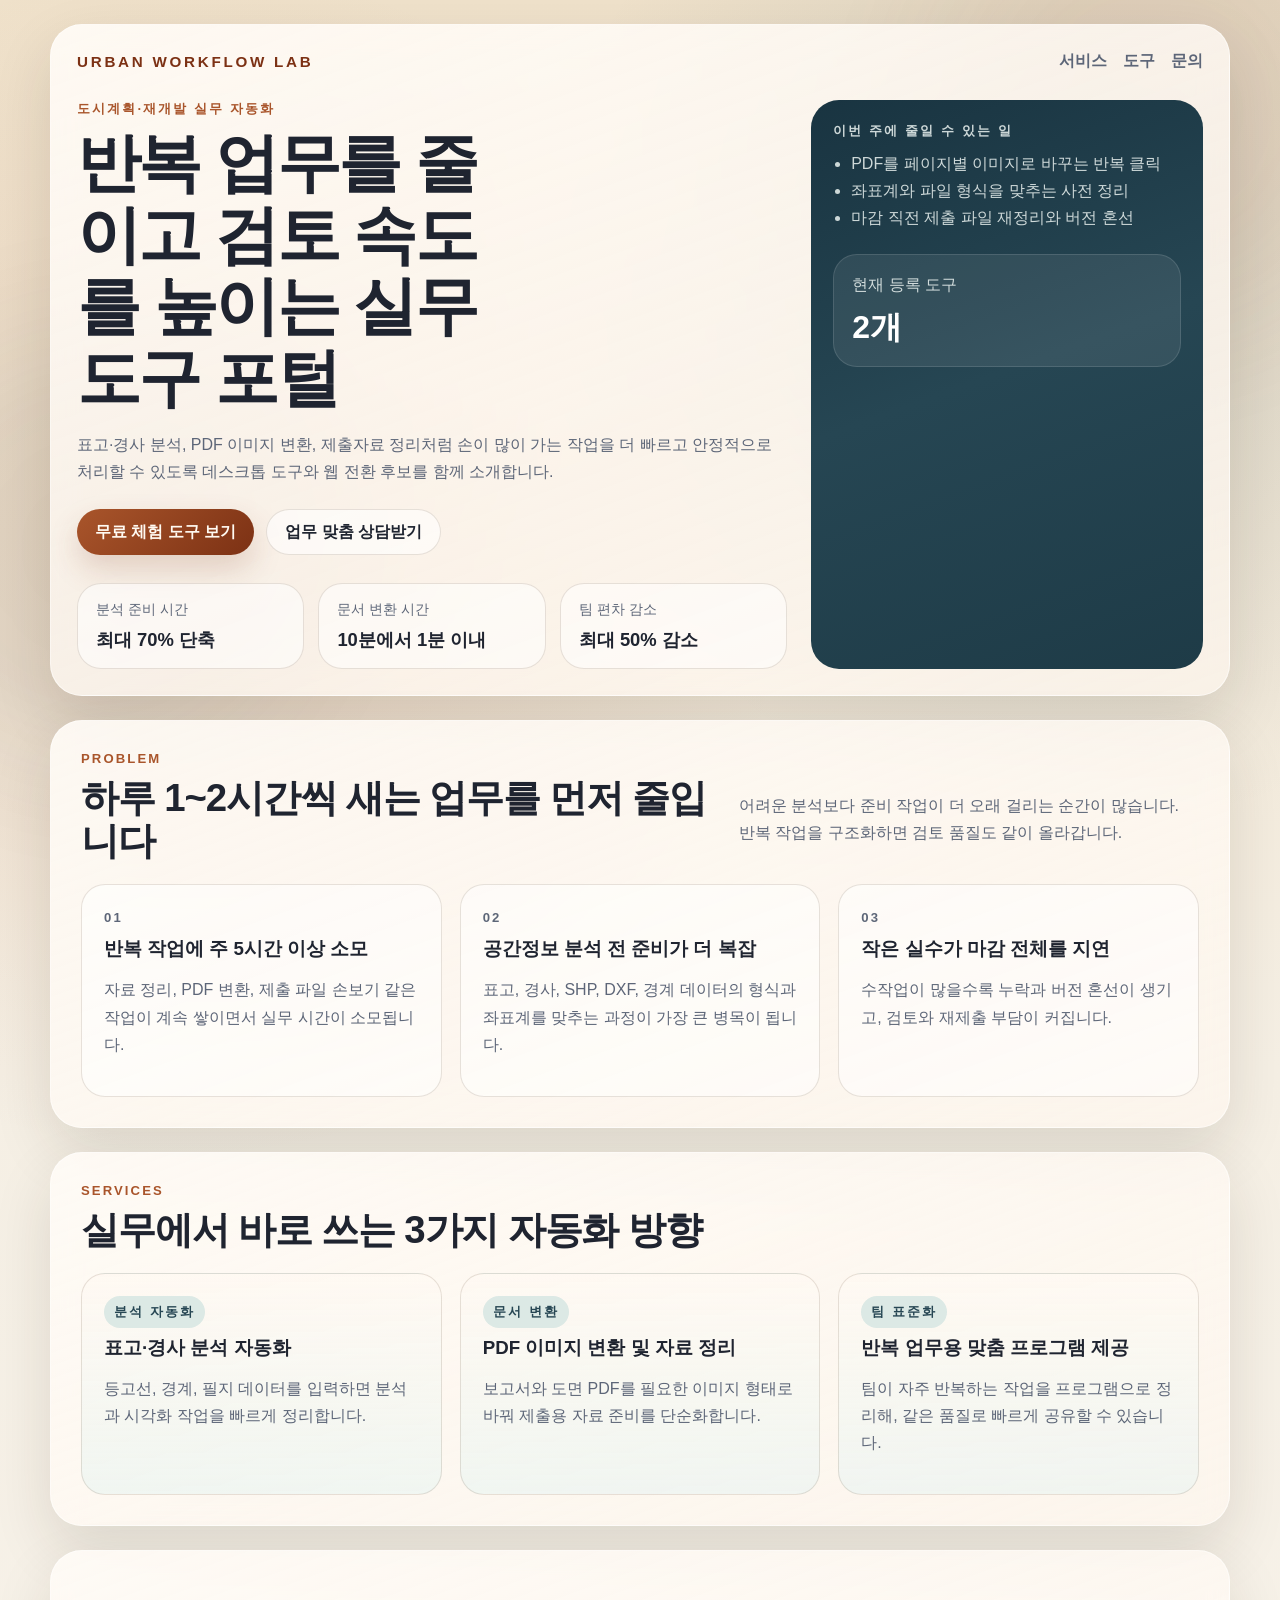
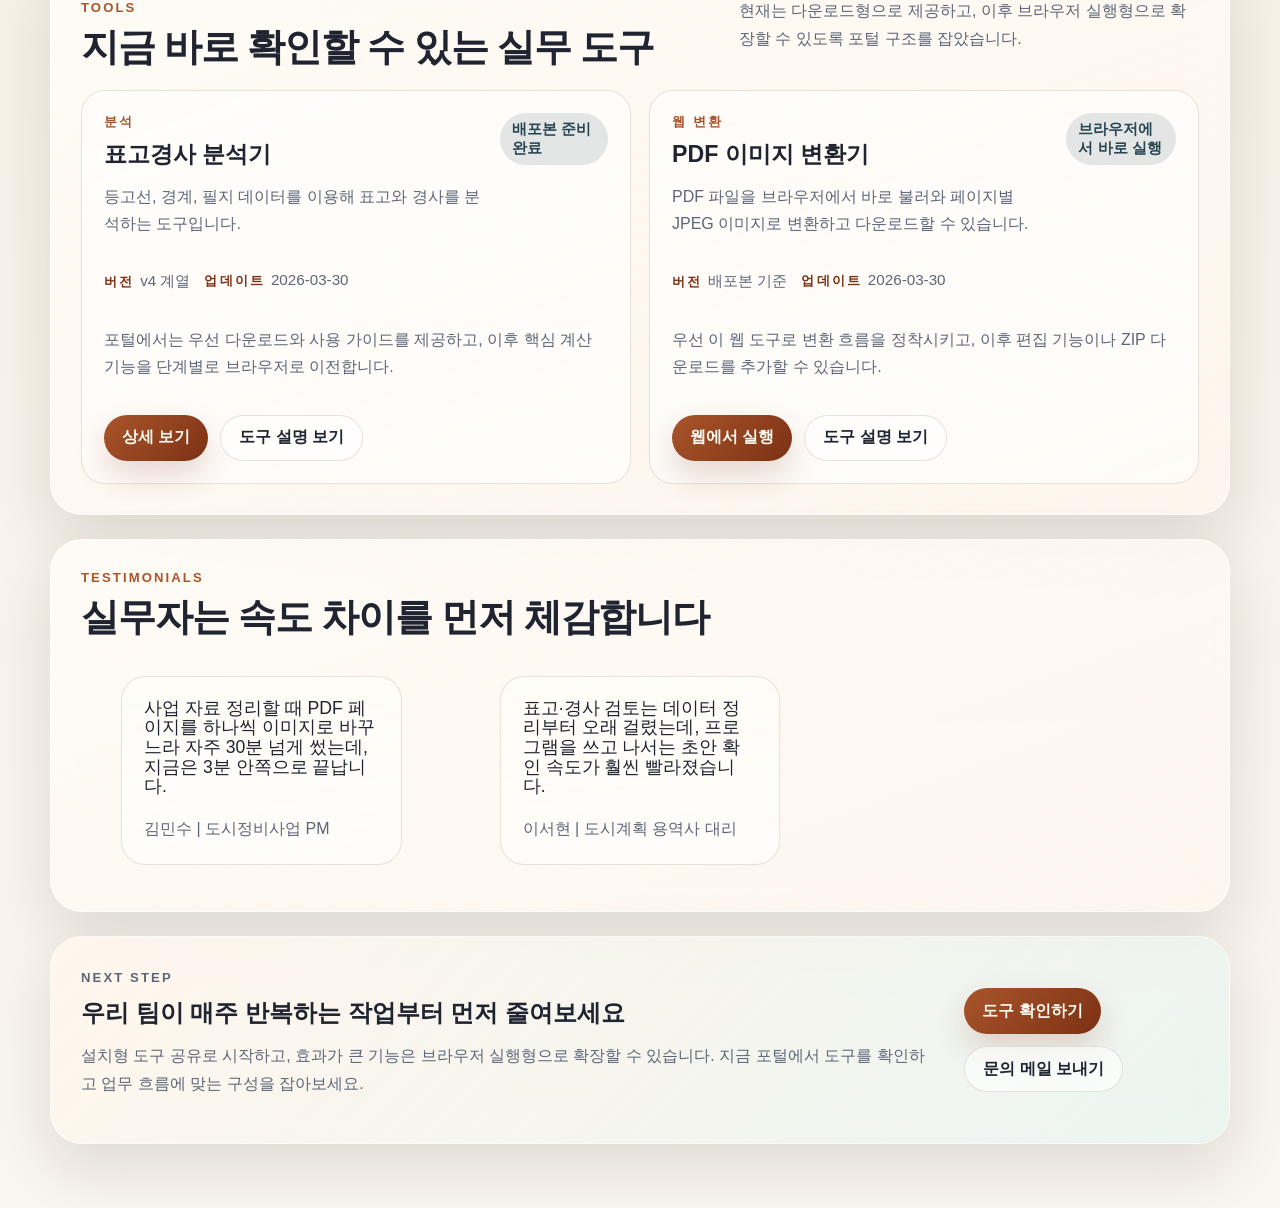
==== index.html @ dd055aa6 "Prepare root site for GitHub Pages" ====
<!DOCTYPE html>
<html lang="ko">
<head>
  <meta charset="UTF-8">
  <meta name="viewport" content="width=device-width, initial-scale=1.0">
  <title>정비사업 실무 자동화 포털</title>
  <meta
    name="description"
    content="도시계획·재개발 정비사업 실무를 위한 표고·경사 분석, PDF 이미지 변환, 반복 업무 자동화 도구를 소개하는 포털입니다."
  >
  <link rel="stylesheet" href="./styles.css">
</head>
<body>
  <div class="ambient ambient-one"></div>
  <div class="ambient ambient-two"></div>

  <div class="page-shell">
    <header class="hero">
      <nav class="topbar" aria-label="주요 메뉴">
        <a class="brand" href="./index.html">URBAN WORKFLOW LAB</a>
        <div class="topbar-actions">
          <a href="#solutions">서비스</a>
          <a href="#tools">도구</a>
          <a href="#contact">문의</a>
        </div>
      </nav>

      <div class="hero-grid">
        <section class="hero-copy">
          <p class="eyebrow">도시계획·재개발 실무 자동화</p>
          <h1>반복 업무를 줄이고 검토 속도를 높이는 실무 도구 포털</h1>
          <p class="hero-text">
            표고·경사 분석, PDF 이미지 변환, 제출자료 정리처럼 손이 많이 가는 작업을
            더 빠르고 안정적으로 처리할 수 있도록 데스크톱 도구와 웹 전환 후보를 함께 소개합니다.
          </p>
          <div class="hero-actions">
            <a class="button primary" href="#tools">무료 체험 도구 보기</a>
            <a class="button secondary" href="#contact">업무 맞춤 상담받기</a>
          </div>

          <dl class="hero-metrics" aria-label="핵심 효과">
            <div>
              <dt>분석 준비 시간</dt>
              <dd>최대 70% 단축</dd>
            </div>
            <div>
              <dt>문서 변환 시간</dt>
              <dd>10분에서 1분 이내</dd>
            </div>
            <div>
              <dt>팀 편차 감소</dt>
              <dd>최대 50% 감소</dd>
            </div>
          </dl>
        </section>

        <aside class="hero-panel">
          <p class="panel-label">이번 주에 줄일 수 있는 일</p>
          <ul class="panel-list">
            <li>PDF를 페이지별 이미지로 바꾸는 반복 클릭</li>
            <li>좌표계와 파일 형식을 맞추는 사전 정리</li>
            <li>마감 직전 제출 파일 재정리와 버전 혼선</li>
          </ul>
          <div class="panel-highlight">
            <span>현재 등록 도구</span>
            <strong id="tool-count">0개</strong>
          </div>
        </aside>
      </div>
    </header>

    <main>
      <section id="problems" class="content-block problem-block">
        <div class="section-head">
          <div>
            <p class="section-kicker">Problem</p>
            <h2>하루 1~2시간씩 새는 업무를 먼저 줄입니다</h2>
          </div>
          <p class="section-description">
            어려운 분석보다 준비 작업이 더 오래 걸리는 순간이 많습니다.
            반복 작업을 구조화하면 검토 품질도 같이 올라갑니다.
          </p>
        </div>
        <div class="problem-grid">
          <article class="info-card">
            <p class="card-index">01</p>
            <h3>반복 작업에 주 5시간 이상 소모</h3>
            <p>자료 정리, PDF 변환, 제출 파일 손보기 같은 작업이 계속 쌓이면서 실무 시간이 소모됩니다.</p>
          </article>
          <article class="info-card">
            <p class="card-index">02</p>
            <h3>공간정보 분석 전 준비가 더 복잡</h3>
            <p>표고, 경사, SHP, DXF, 경계 데이터의 형식과 좌표계를 맞추는 과정이 가장 큰 병목이 됩니다.</p>
          </article>
          <article class="info-card">
            <p class="card-index">03</p>
            <h3>작은 실수가 마감 전체를 지연</h3>
            <p>수작업이 많을수록 누락과 버전 혼선이 생기고, 검토와 재제출 부담이 커집니다.</p>
          </article>
        </div>
      </section>

      <section id="solutions" class="content-block solutions-block">
        <div class="section-head">
          <div>
            <p class="section-kicker">Services</p>
            <h2>실무에서 바로 쓰는 3가지 자동화 방향</h2>
          </div>
        </div>
        <div class="solution-list">
          <article class="solution-card">
            <span class="solution-badge">분석 자동화</span>
            <h3>표고·경사 분석 자동화</h3>
            <p>등고선, 경계, 필지 데이터를 입력하면 분석과 시각화 작업을 빠르게 정리합니다.</p>
          </article>
          <article class="solution-card">
            <span class="solution-badge">문서 변환</span>
            <h3>PDF 이미지 변환 및 자료 정리</h3>
            <p>보고서와 도면 PDF를 필요한 이미지 형태로 바꿔 제출용 자료 준비를 단순화합니다.</p>
          </article>
          <article class="solution-card">
            <span class="solution-badge">팀 표준화</span>
            <h3>반복 업무용 맞춤 프로그램 제공</h3>
            <p>팀이 자주 반복하는 작업을 프로그램으로 정리해, 같은 품질로 빠르게 공유할 수 있습니다.</p>
          </article>
        </div>
      </section>

      <section id="tools" class="content-block">
        <div class="section-head">
          <div>
            <p class="section-kicker">Tools</p>
            <h2>지금 바로 확인할 수 있는 실무 도구</h2>
          </div>
          <p class="section-description">
            현재는 다운로드형으로 제공하고, 이후 브라우저 실행형으로 확장할 수 있도록 포털 구조를 잡았습니다.
          </p>
        </div>
        <section id="app-grid" class="app-grid" aria-label="실무 도구 목록"></section>
      </section>

      <section class="content-block testimonial-block">
        <div class="section-head">
          <div>
            <p class="section-kicker">Testimonials</p>
            <h2>실무자는 속도 차이를 먼저 체감합니다</h2>
          </div>
        </div>
        <div class="testimonial-grid">
          <blockquote class="quote-card">
            <p>
              사업 자료 정리할 때 PDF 페이지를 하나씩 이미지로 바꾸느라 자주 30분 넘게 썼는데,
              지금은 3분 안쪽으로 끝납니다.
            </p>
            <footer>김민수 | 도시정비사업 PM</footer>
          </blockquote>
          <blockquote class="quote-card">
            <p>
              표고·경사 검토는 데이터 정리부터 오래 걸렸는데, 프로그램을 쓰고 나서는 초안 확인 속도가 훨씬 빨라졌습니다.
            </p>
            <footer>이서현 | 도시계획 용역사 대리</footer>
          </blockquote>
        </div>
      </section>

      <section id="contact" class="content-block cta-banner">
        <div>
          <p class="section-kicker">Next Step</p>
          <h2>우리 팀이 매주 반복하는 작업부터 먼저 줄여보세요</h2>
          <p>
            설치형 도구 공유로 시작하고, 효과가 큰 기능은 브라우저 실행형으로 확장할 수 있습니다.
            지금 포털에서 도구를 확인하고 업무 흐름에 맞는 구성을 잡아보세요.
          </p>
        </div>
        <div class="cta-actions">
          <a class="button primary" href="#tools">도구 확인하기</a>
          <a class="button secondary" href="mailto:contact@example.com">문의 메일 보내기</a>
        </div>
      </section>
    </main>
  </div>

  <script src="./scripts/app-data.js"></script>
  <script src="./scripts/index.js"></script>
</body>
</html>
---- styles.css ----
:root {
  --bg: #f5efe4;
  --surface: rgba(255, 250, 244, 0.8);
  --surface-strong: #fff9f0;
  --ink: #1f2430;
  --muted: #5d6678;
  --line: rgba(105, 84, 55, 0.16);
  --brand: #a9552b;
  --brand-strong: #7c3114;
  --accent: #264653;
  --accent-soft: #dce9e5;
  --shadow: 0 24px 60px rgba(42, 32, 20, 0.12);
}

* {
  box-sizing: border-box;
}

html {
  scroll-behavior: smooth;
}

body {
  margin: 0;
  color: var(--ink);
  font-family: "Segoe UI", "Malgun Gothic", sans-serif;
  background:
    radial-gradient(circle at 15% 20%, rgba(169, 85, 43, 0.14), transparent 24%),
    radial-gradient(circle at 85% 10%, rgba(38, 70, 83, 0.14), transparent 20%),
    linear-gradient(180deg, #efe1ca 0%, #f5efe4 38%, #f9f5ef 100%);
}

a {
  color: inherit;
  text-decoration: none;
}

button,
a {
  transition: transform 180ms ease, box-shadow 180ms ease, background-color 180ms ease;
}

a:hover,
a:focus-visible {
  transform: translateY(-1px);
}

.ambient {
  position: fixed;
  inset: auto;
  width: 28rem;
  height: 28rem;
  border-radius: 50%;
  filter: blur(70px);
  pointer-events: none;
  opacity: 0.45;
}

.ambient-one {
  top: -7rem;
  right: -6rem;
  background: rgba(169, 85, 43, 0.16);
}

.ambient-two {
  bottom: 8rem;
  left: -8rem;
  background: rgba(38, 70, 83, 0.14);
}

.page-shell {
  position: relative;
  width: min(1180px, calc(100% - 32px));
  margin: 0 auto;
  padding: 24px 0 64px;
}

.hero,
.content-block,
.detail-card {
  position: relative;
  overflow: hidden;
  border: 1px solid rgba(255, 255, 255, 0.55);
  border-radius: 32px;
  background: linear-gradient(160deg, rgba(255, 251, 246, 0.92), rgba(255, 247, 239, 0.68));
  box-shadow: var(--shadow);
  backdrop-filter: blur(14px);
}

.hero {
  padding: 26px;
}

.topbar {
  display: flex;
  justify-content: space-between;
  align-items: center;
  gap: 16px;
  margin-bottom: 28px;
}

.brand {
  font-size: 0.95rem;
  letter-spacing: 0.18em;
  font-weight: 800;
  color: var(--brand-strong);
}

.topbar-actions {
  display: flex;
  flex-wrap: wrap;
  gap: 16px;
  color: var(--muted);
  font-weight: 700;
}

.hero-grid {
  display: grid;
  grid-template-columns: minmax(0, 1.45fr) minmax(280px, 0.8fr);
  gap: 24px;
  align-items: stretch;
}

.eyebrow,
.section-kicker,
.panel-label,
.meta-label,
.card-index,
.solution-badge {
  margin: 0 0 10px;
  font-size: 0.82rem;
  letter-spacing: 0.16em;
  text-transform: uppercase;
  font-weight: 800;
  color: var(--brand);
}

.hero h1,
.section-head h2,
.info-card h3,
.solution-card h3,
.app-title,
.detail-title,
.quote-card p,
.cta-banner h2 {
  margin: 0;
  line-height: 1.12;
}

.hero h1 {
  max-width: 12ch;
  font-size: clamp(2.5rem, 5vw, 5rem);
  letter-spacing: -0.04em;
}

.hero-text,
.section-description,
.info-card p,
.solution-card p,
.app-description,
.status-note,
.quote-card footer,
.panel-list,
.panel-highlight span,
.detail-summary,
.detail-body,
.path-box,
.cta-banner p {
  color: var(--muted);
  line-height: 1.7;
}

.hero-actions,
.app-actions,
.detail-actions,
.cta-actions {
  display: flex;
  flex-wrap: wrap;
  gap: 12px;
}

.hero-actions {
  margin-top: 24px;
}

.button {
  display: inline-flex;
  align-items: center;
  justify-content: center;
  min-height: 46px;
  padding: 0 18px;
  border-radius: 999px;
  font-weight: 800;
}

.button.primary {
  color: #fffaf2;
  background: linear-gradient(135deg, var(--brand) 0%, var(--brand-strong) 100%);
  box-shadow: 0 14px 30px rgba(124, 49, 20, 0.18);
}

.button.secondary {
  border: 1px solid var(--line);
  background: rgba(255, 255, 255, 0.6);
}

.hero-metrics {
  display: grid;
  grid-template-columns: repeat(3, minmax(0, 1fr));
  gap: 14px;
  margin: 28px 0 0;
}

.hero-metrics div,
.panel-highlight,
.detail-side,
.detail-section,
.info-card,
.solution-card,
.app-card,
.quote-card {
  border: 1px solid var(--line);
  border-radius: 24px;
  background: rgba(255, 255, 255, 0.54);
}

.hero-metrics div {
  padding: 16px 18px;
}

.hero-metrics dt {
  margin-bottom: 8px;
  font-size: 0.9rem;
  color: var(--muted);
}

.hero-metrics dd {
  margin: 0;
  font-size: 1.15rem;
  font-weight: 800;
}

.hero-panel {
  padding: 22px;
  color: #eef7f4;
  border-radius: 28px;
  background: linear-gradient(160deg, #193441 0%, #264653 48%, #1e3b47 100%);
}

.hero-panel .panel-label,
.hero-panel .panel-highlight span,
.hero-panel .panel-list {
  color: rgba(239, 247, 244, 0.84);
}

.panel-list {
  margin: 0;
  padding-left: 18px;
}

.panel-highlight {
  margin-top: 22px;
  padding: 16px 18px;
  background: rgba(255, 255, 255, 0.08);
  border-color: rgba(255, 255, 255, 0.12);
}

.panel-highlight strong {
  display: block;
  margin-top: 8px;
  font-size: 2rem;
  color: #fff;
}

.content-block {
  padding: 30px;
  margin-top: 24px;
}

.section-head {
  display: flex;
  justify-content: space-between;
  align-items: end;
  gap: 24px;
  margin-bottom: 22px;
}

.section-head h2 {
  font-size: clamp(1.8rem, 3vw, 3rem);
  letter-spacing: -0.03em;
}

.section-description {
  max-width: 460px;
}

.problem-grid,
.solution-list,
.app-grid,
.testimonial-grid {
  display: grid;
  gap: 18px;
}

.problem-grid,
.solution-list,
.testimonial-grid {
  grid-template-columns: repeat(3, minmax(0, 1fr));
}

.app-grid {
  grid-template-columns: repeat(auto-fit, minmax(280px, 1fr));
}

.info-card,
.solution-card,
.app-card,
.quote-card {
  padding: 22px;
}

.card-index {
  color: var(--accent);
}

.solution-card {
  background: linear-gradient(180deg, rgba(255, 249, 242, 0.88), rgba(235, 244, 241, 0.72));
}

.solution-badge {
  display: inline-flex;
  padding: 7px 10px;
  border-radius: 999px;
  background: var(--accent-soft);
  color: var(--accent);
}

.app-card {
  display: flex;
  flex-direction: column;
  gap: 18px;
}

.app-top {
  display: flex;
  justify-content: space-between;
  align-items: start;
  gap: 14px;
}

.badge {
  display: inline-flex;
  align-items: center;
  padding: 7px 12px;
  border-radius: 999px;
  background: rgba(38, 70, 83, 0.12);
  color: var(--accent);
  font-size: 0.92rem;
  font-weight: 800;
}

.app-title {
  font-size: 1.45rem;
}

.meta-row {
  display: flex;
  flex-wrap: wrap;
  gap: 14px;
  font-size: 0.95rem;
  color: var(--muted);
}

.meta-label {
  margin-right: 6px;
  color: var(--brand-strong);
}

.quote-card {
  display: flex;
  flex-direction: column;
  justify-content: space-between;
  gap: 18px;
  background: linear-gradient(180deg, rgba(255, 252, 247, 0.92), rgba(255, 255, 255, 0.58));
}

.quote-card p {
  font-size: 1.1rem;
}

.cta-banner {
  display: flex;
  justify-content: space-between;
  align-items: center;
  gap: 24px;
  background: linear-gradient(135deg, rgba(255, 246, 237, 0.95), rgba(233, 244, 240, 0.82));
}

.detail-shell {
  max-width: 980px;
}

.back-link {
  display: inline-flex;
  margin-bottom: 16px;
  font-weight: 800;
  color: var(--brand-strong);
}

.detail-card {
  padding: 28px;
}

.detail-header {
  display: flex;
  justify-content: space-between;
  gap: 16px;
  align-items: start;
  margin-bottom: 22px;
}

.detail-title {
  font-size: clamp(2rem, 4vw, 3.4rem);
  letter-spacing: -0.04em;
}

.detail-grid {
  display: grid;
  grid-template-columns: minmax(0, 1.25fr) minmax(260px, 0.85fr);
  gap: 18px;
}

.detail-section,
.detail-side {
  padding: 22px;
}

.detail-list {
  margin: 12px 0 0;
  padding-left: 18px;
  color: var(--muted);
  line-height: 1.8;
}

.path-box {
  margin-top: 10px;
  padding: 14px;
  border-radius: 18px;
  background: rgba(239, 229, 215, 0.8);
  font-family: Consolas, monospace;
  word-break: break-all;
}

.pdf-tool-shell {
  display: grid;
  gap: 22px;
}

.pdf-tool-grid {
  display: grid;
  grid-template-columns: minmax(0, 1.15fr) minmax(260px, 0.85fr);
  gap: 18px;
}

.upload-panel {
  display: grid;
  gap: 8px;
  padding: 24px;
  border: 1px dashed rgba(105, 84, 55, 0.3);
  border-radius: 24px;
  background: rgba(255, 255, 255, 0.52);
  cursor: pointer;
}

.upload-panel input {
  font: inherit;
}

.tool-controls {
  display: grid;
  grid-template-columns: repeat(2, minmax(0, 1fr));
  gap: 14px;
  margin: 18px 0;
}

.field {
  display: grid;
  gap: 8px;
}

.field span {
  font-weight: 700;
}

.field input[type="text"] {
  min-height: 46px;
  padding: 0 14px;
  border: 1px solid var(--line);
  border-radius: 16px;
  background: rgba(255, 255, 255, 0.8);
  font: inherit;
}

.field input[type="range"] {
  width: 100%;
}

.preview-block {
  margin-top: 0;
}

.preview-grid {
  display: grid;
  grid-template-columns: repeat(auto-fit, minmax(240px, 1fr));
  gap: 18px;
}

.preview-card {
  display: grid;
  gap: 14px;
  padding: 18px;
  border: 1px solid var(--line);
  border-radius: 24px;
  background: rgba(255, 255, 255, 0.62);
}

.preview-card-image {
  aspect-ratio: 4 / 5;
  overflow: hidden;
  border-radius: 18px;
  border: 1px solid rgba(105, 84, 55, 0.12);
  background: #fff;
}

.preview-card-image img {
  width: 100%;
  height: 100%;
  object-fit: contain;
  display: block;
}

.preview-card-copy h3 {
  margin: 0;
  font-size: 1rem;
  line-height: 1.4;
  word-break: break-word;
}

.empty-state {
  text-align: center;
  padding: 42px 18px;
}

@media (max-width: 920px) {
  .hero-grid,
  .problem-grid,
  .solution-list,
  .testimonial-grid,
  .detail-grid,
  .pdf-tool-grid,
  .cta-banner {
    grid-template-columns: 1fr;
    display: grid;
  }

  .hero h1 {
    max-width: none;
  }

  .hero-metrics {
    grid-template-columns: 1fr;
  }
}

@media (max-width: 720px) {
  .page-shell {
    width: min(100% - 18px, 1180px);
    padding-top: 18px;
  }

  .hero,
  .content-block,
  .detail-card {
    border-radius: 24px;
    padding: 20px;
  }

  .topbar,
  .section-head,
  .detail-header,
  .app-top {
    flex-direction: column;
    align-items: start;
  }

  .topbar-actions {
    gap: 10px 14px;
  }

  .tool-controls {
    grid-template-columns: 1fr;
  }
}
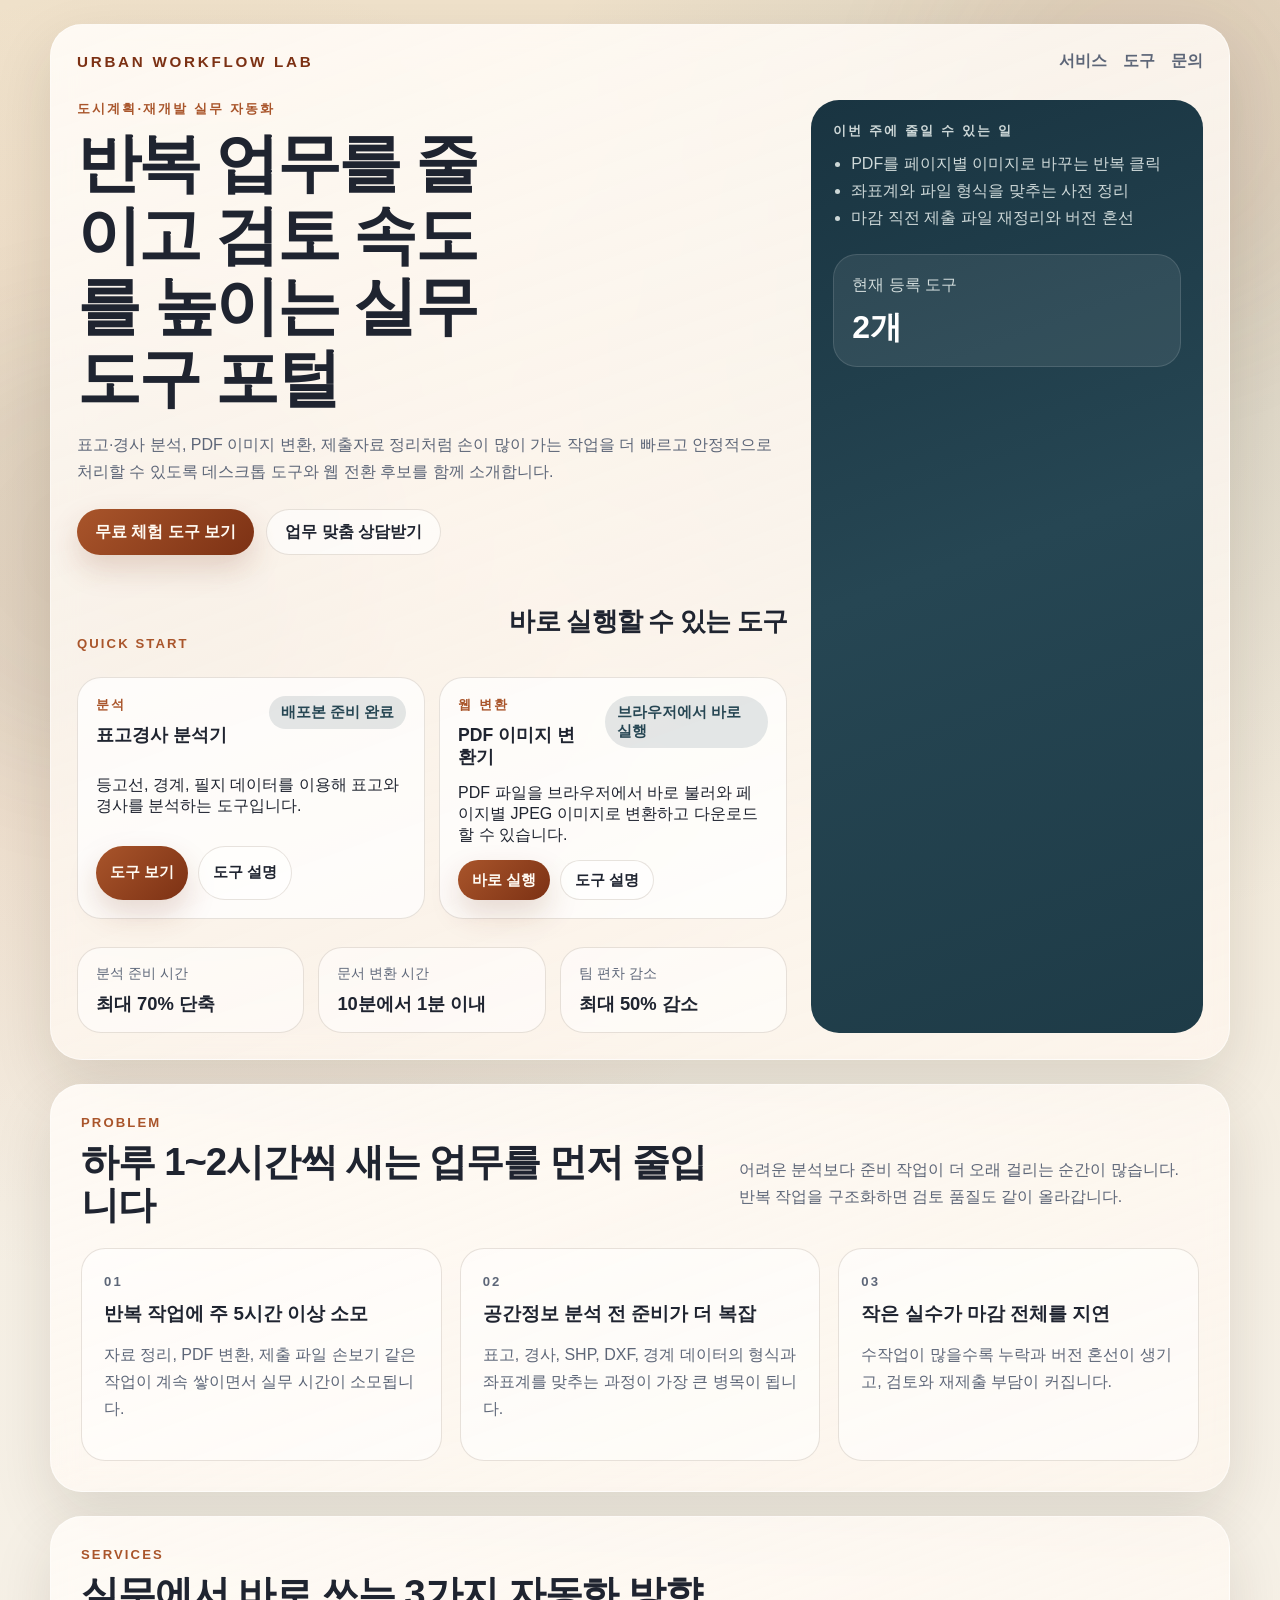
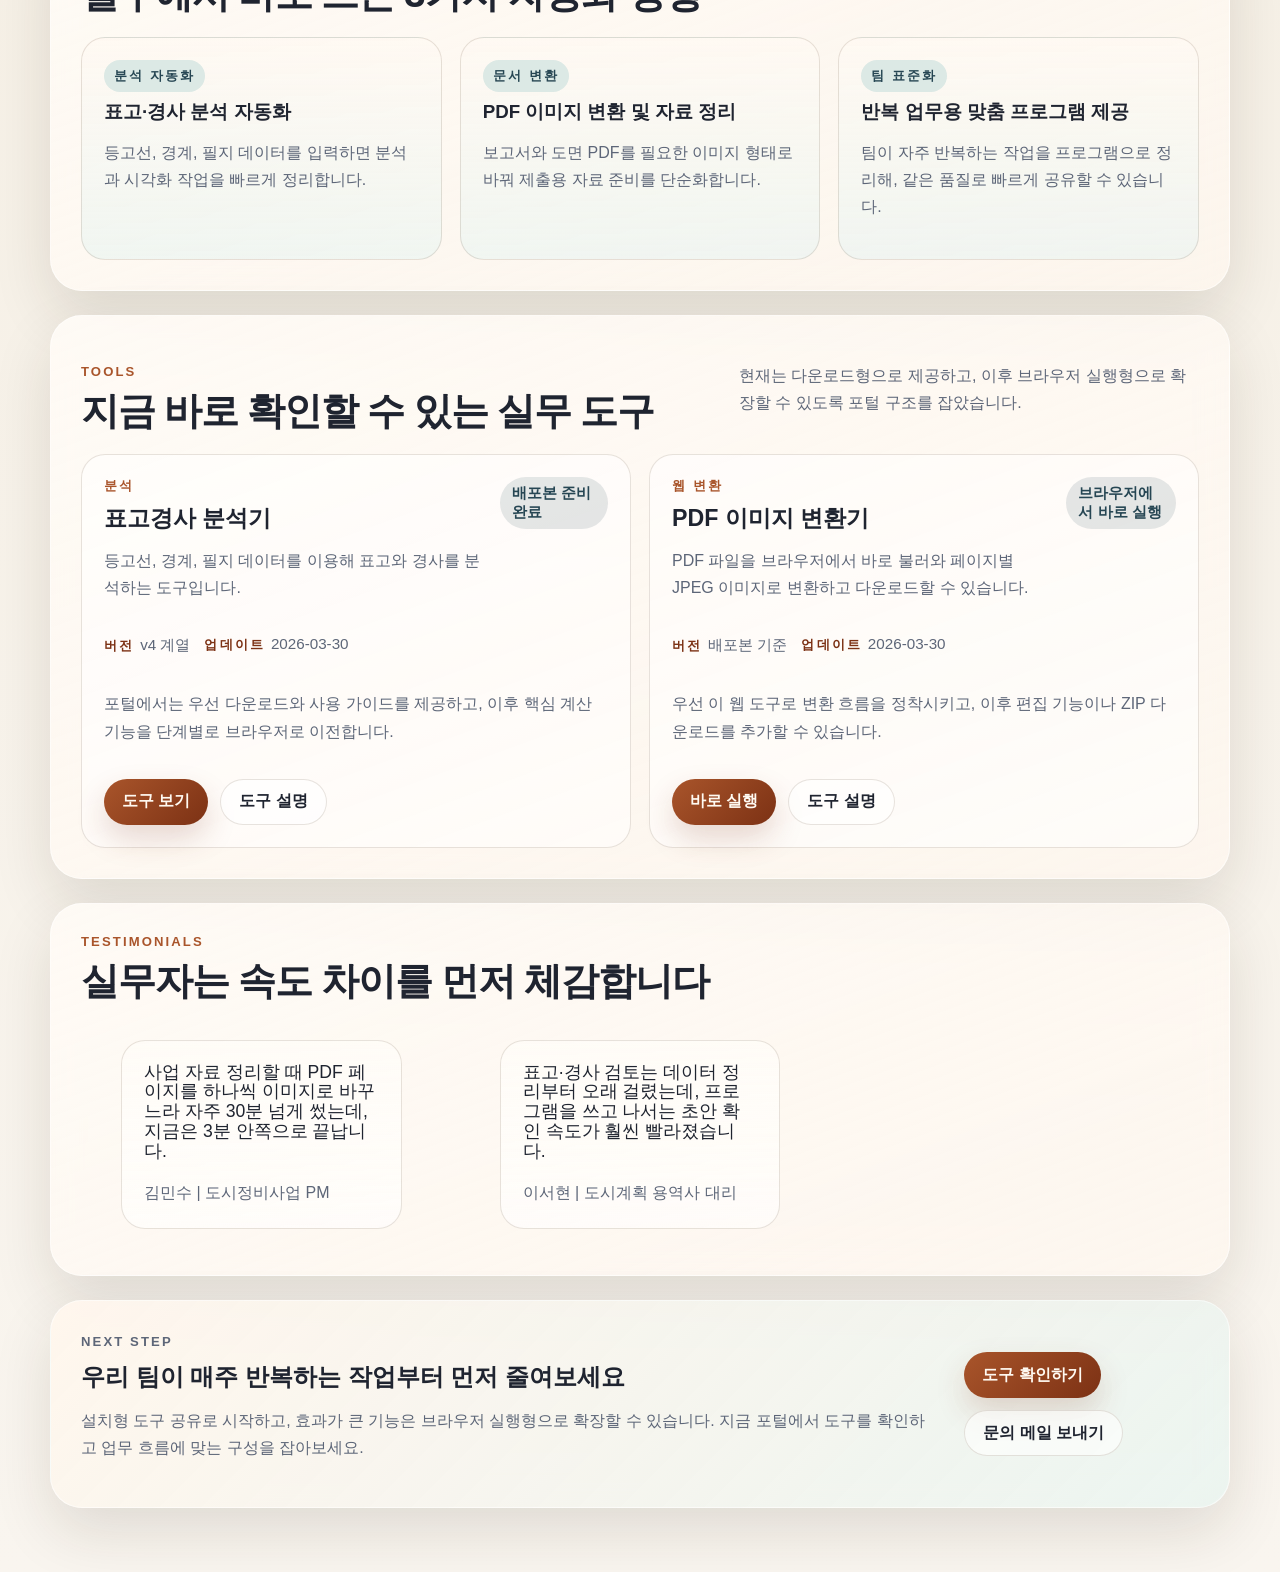
==== commit dbd6d646: "Add backend PDF conversion flow" ====
--- a/index.html
+++ b/index.html
@@ -37,6 +37,14 @@
             <a class="button primary" href="#tools">무료 체험 도구 보기</a>
             <a class="button secondary" href="#contact">업무 맞춤 상담받기</a>
           </div>
+
+          <section class="hero-featured" aria-labelledby="hero-featured-title">
+            <div class="hero-featured-head">
+              <p class="section-kicker">Quick Start</p>
+              <h2 id="hero-featured-title">바로 실행할 수 있는 도구</h2>
+            </div>
+            <div id="hero-featured-tools" class="hero-featured-grid"></div>
+          </section>
 
           <dl class="hero-metrics" aria-label="핵심 효과">
             <div>
--- a/styles.css
+++ b/styles.css
@@ -1,4 +1,4 @@
-:root {
+﻿:root {
   --bg: #f5efe4;
   --surface: rgba(255, 250, 244, 0.8);
   --surface-strong: #fff9f0;
@@ -183,6 +183,67 @@
   margin-top: 24px;
 }
 
+.hero-featured {
+  margin-top: 28px;
+}
+
+.hero-featured-head {
+  display: flex;
+  justify-content: space-between;
+  align-items: end;
+  gap: 16px;
+  margin-bottom: 16px;
+}
+
+.hero-featured-head h2 {
+  font-size: clamp(1.2rem, 2vw, 1.6rem);
+  letter-spacing: -0.03em;
+}
+
+.hero-featured-grid {
+  display: grid;
+  grid-template-columns: repeat(2, minmax(0, 1fr));
+  gap: 14px;
+}
+
+.hero-tool-card {
+  display: grid;
+  gap: 14px;
+  padding: 18px;
+  border: 1px solid var(--line);
+  border-radius: 24px;
+  background: rgba(255, 255, 255, 0.72);
+}
+
+.hero-tool-top {
+  display: flex;
+  justify-content: space-between;
+  align-items: start;
+  gap: 12px;
+}
+
+.hero-tool-title {
+  margin: 0;
+  font-size: 1.1rem;
+  line-height: 1.3;
+}
+
+.hero-tool-summary {
+  margin: 0;
+}
+
+.hero-tool-actions {
+  display: flex;
+  flex-wrap: wrap;
+  gap: 10px;
+}
+
+.hero-tool-actions .button {
+  min-height: 40px;
+  padding: 0 14px;
+  font-size: 0.94rem;
+}
+
 .button {
   display: inline-flex;
   align-items: center;
@@ -472,6 +533,12 @@
   cursor: pointer;
 }
 
+.upload-panel.drag-active {
+  border-color: var(--brand);
+  background: rgba(255, 247, 239, 0.92);
+  box-shadow: 0 18px 36px rgba(124, 49, 20, 0.12);
+}
+
 .upload-panel input {
   font: inherit;
 }
@@ -486,6 +553,10 @@
 .field {
   display: grid;
   gap: 8px;
+}
+
+.field-full {
+  grid-column: 1 / -1;
 }
 
 .field span {
@@ -570,6 +641,10 @@
   .hero-metrics {
     grid-template-columns: 1fr;
   }
+
+  .hero-featured-grid {
+    grid-template-columns: 1fr;
+  }
 }
 
 @media (max-width: 720px) {
@@ -601,3 +676,4 @@
     grid-template-columns: 1fr;
   }
 }
+
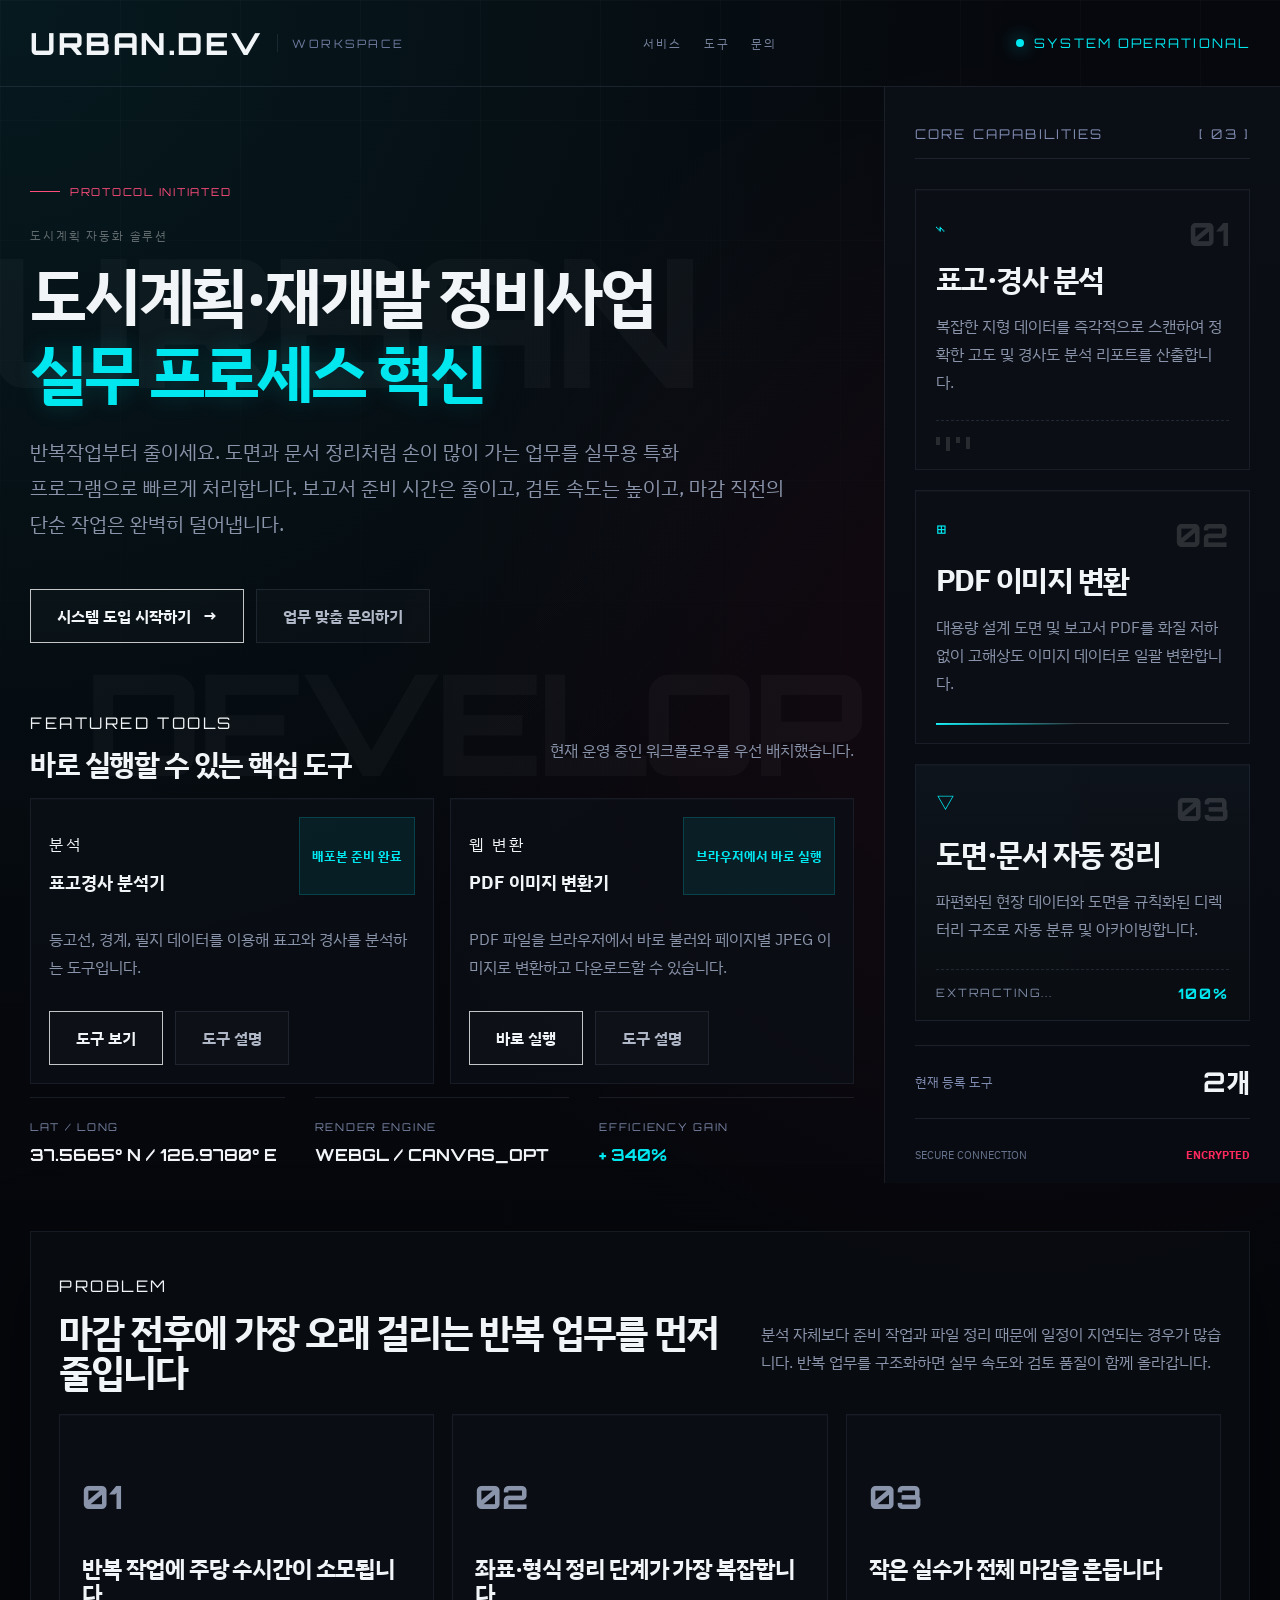
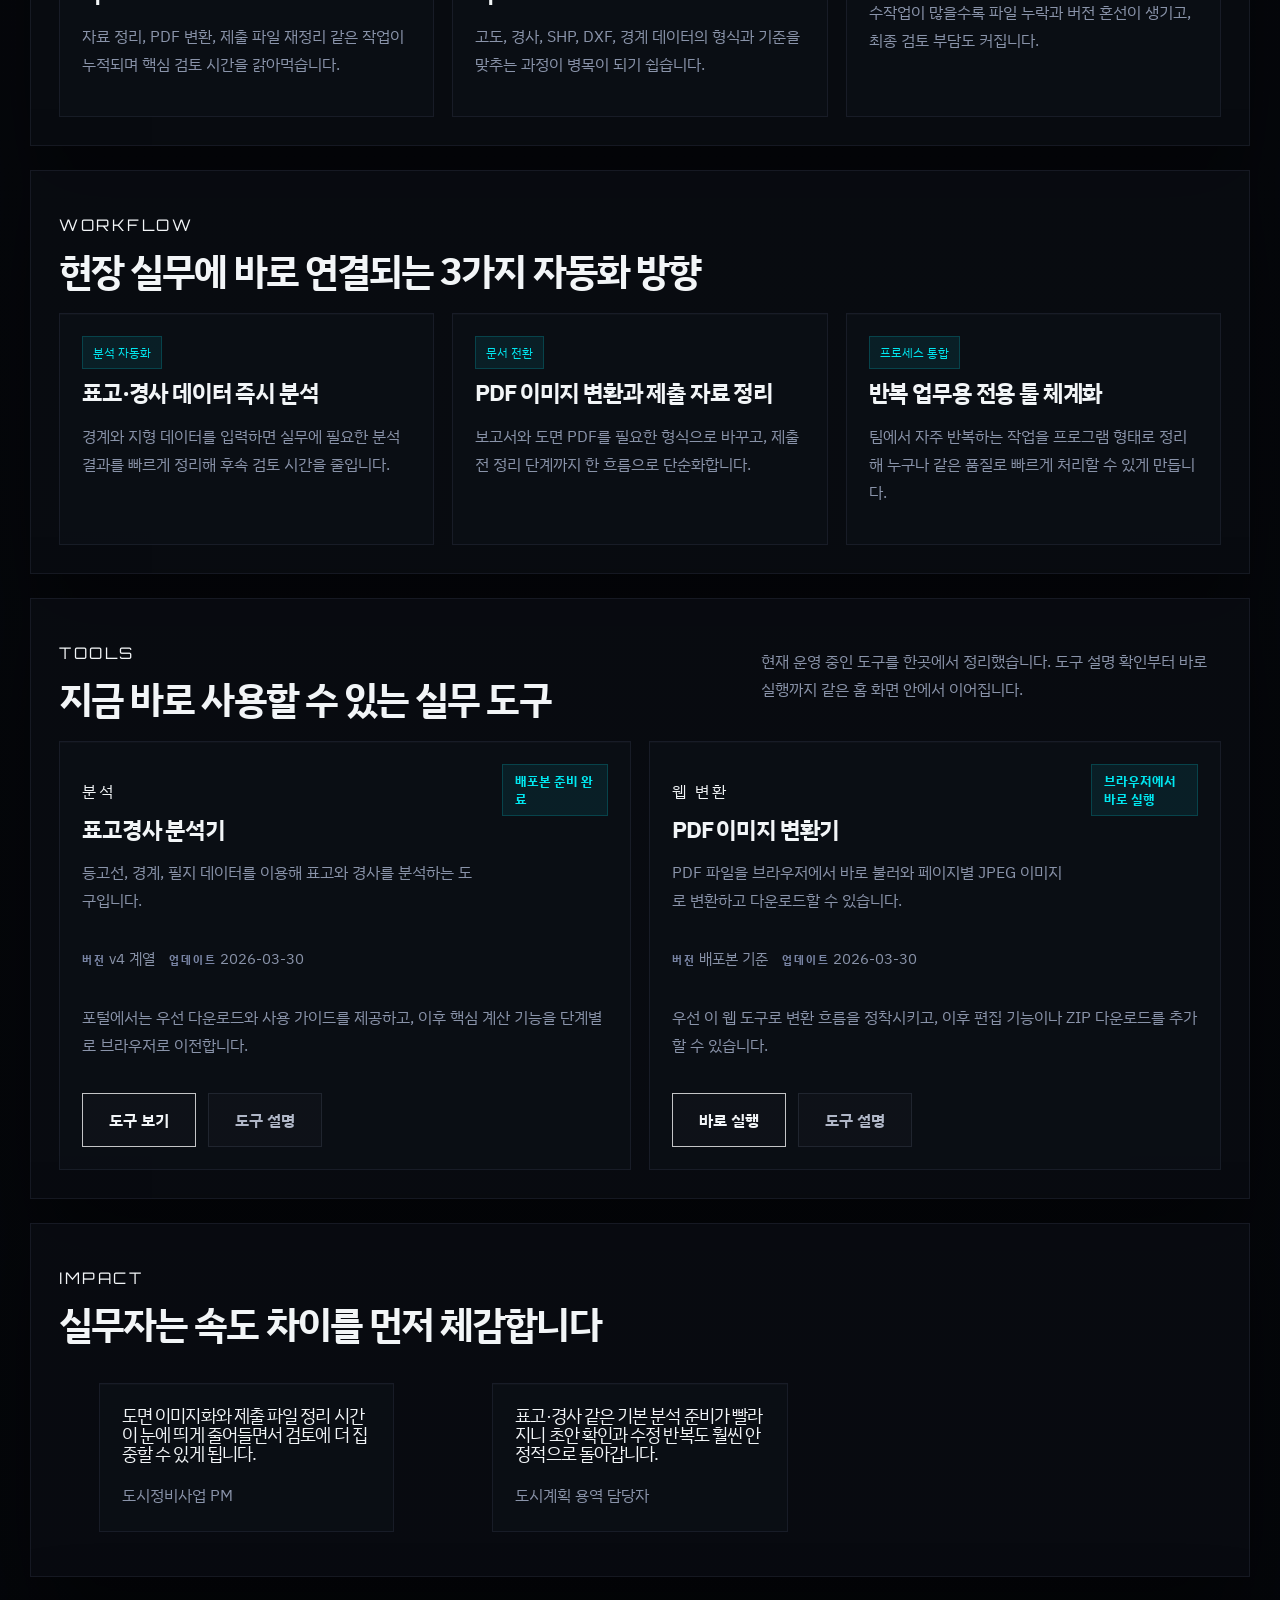
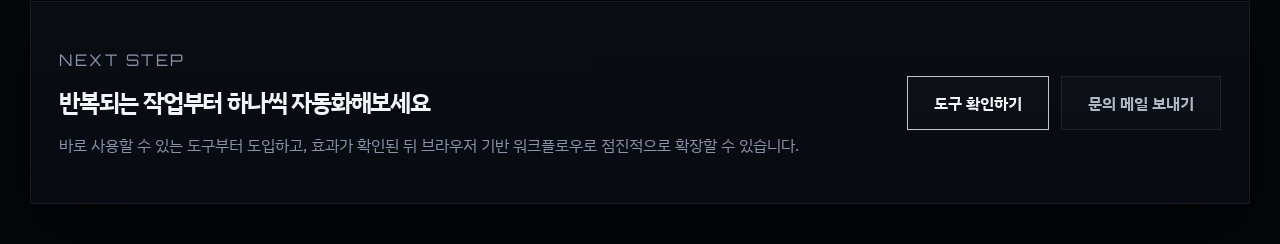
==== commit 5d81b65b: "Apply new homepage design" ====
--- a/index.html
+++ b/index.html
@@ -1,147 +1,228 @@
-<!DOCTYPE html>
+﻿<!DOCTYPE html>
 <html lang="ko">
 <head>
   <meta charset="UTF-8">
   <meta name="viewport" content="width=device-width, initial-scale=1.0">
-  <title>정비사업 실무 자동화 포털</title>
+  <title>URBAN.DEV | 도시계획·재개발 실무 워크스페이스</title>
   <meta
     name="description"
-    content="도시계획·재개발 정비사업 실무를 위한 표고·경사 분석, PDF 이미지 변환, 반복 업무 자동화 도구를 소개하는 포털입니다."
+    content="도시계획·재개발 정비사업 실무를 위한 분석, PDF 변환, 문서 자동 정리 워크스페이스"
+  >
+  <link rel="preconnect" href="https://fonts.googleapis.com">
+  <link rel="preconnect" href="https://fonts.gstatic.com" crossorigin>
+  <link
+    href="https://fonts.googleapis.com/css2?family=IBM+Plex+Sans+KR:wght@400;500;600;700&family=Orbitron:wght@500;700;800&display=swap"
+    rel="stylesheet"
   >
   <link rel="stylesheet" href="./styles.css">
 </head>
 <body>
-  <div class="ambient ambient-one"></div>
-  <div class="ambient ambient-two"></div>
-
   <div class="page-shell">
-    <header class="hero">
-      <nav class="topbar" aria-label="주요 메뉴">
-        <a class="brand" href="./index.html">URBAN WORKFLOW LAB</a>
-        <div class="topbar-actions">
-          <a href="#solutions">서비스</a>
-          <a href="#tools">도구</a>
-          <a href="#contact">문의</a>
-        </div>
+    <header class="topbar">
+      <div class="brand">
+        <a class="brand-mark" href="./index.html">URBAN.DEV</a>
+        <span class="brand-divider" aria-hidden="true"></span>
+        <span class="brand-sub">WORKSPACE</span>
+      </div>
+      <nav class="topbar-links" aria-label="주요 메뉴">
+        <a href="#solutions">서비스</a>
+        <a href="#tools">도구</a>
+        <a href="#contact">문의</a>
       </nav>
-
-      <div class="hero-grid">
-        <section class="hero-copy">
-          <p class="eyebrow">도시계획·재개발 실무 자동화</p>
-          <h1>반복 업무를 줄이고 검토 속도를 높이는 실무 도구 포털</h1>
-          <p class="hero-text">
-            표고·경사 분석, PDF 이미지 변환, 제출자료 정리처럼 손이 많이 가는 작업을
-            더 빠르고 안정적으로 처리할 수 있도록 데스크톱 도구와 웹 전환 후보를 함께 소개합니다.
-          </p>
+      <div class="status-pill">
+        <span class="status-dot"></span>
+        <span>SYSTEM OPERATIONAL</span>
+      </div>
+    </header>
+
+    <main class="hero-layout">
+      <section class="hero-panel">
+        <div class="hero-grid-overlay"></div>
+        <p class="eyebrow">PROTOCOL INITIATED</p>
+        <span class="ghost-text ghost-urban">URBAN</span>
+        <span class="ghost-text ghost-develop">DEVELOP</span>
+
+        <div class="hero-copy">
+          <p class="micro-label">도시계획 자동화 솔루션</p>
+          <h1>
+            도시계획·재개발 정비사업
+            <span>실무 프로세스 혁신</span>
+          </h1>
+          <p class="hero-description">
+            반복작업부터 줄이세요. 도면과 문서 정리처럼 손이 많이 가는 업무를
+            실무용 특화 프로그램으로 빠르게 처리합니다. 보고서 준비 시간은 줄이고,
+            검토 속도는 높이고, 마감 직전의 단순 작업은 완벽히 덜어냅니다.
+          </p>
+
           <div class="hero-actions">
-            <a class="button primary" href="#tools">무료 체험 도구 보기</a>
-            <a class="button secondary" href="#contact">업무 맞춤 상담받기</a>
+            <a class="primary-button" href="#tools">
+              시스템 도입 시작하기
+              <span aria-hidden="true">→</span>
+            </a>
+            <a class="secondary-button" href="#contact">업무 맞춤 문의하기</a>
           </div>
 
           <section class="hero-featured" aria-labelledby="hero-featured-title">
             <div class="hero-featured-head">
-              <p class="section-kicker">Quick Start</p>
-              <h2 id="hero-featured-title">바로 실행할 수 있는 도구</h2>
+              <div>
+                <p class="section-kicker">Featured Tools</p>
+                <h2 id="hero-featured-title">바로 실행할 수 있는 핵심 도구</h2>
+              </div>
+              <p class="hero-featured-note">현재 운영 중인 워크플로우를 우선 배치했습니다.</p>
             </div>
             <div id="hero-featured-tools" class="hero-featured-grid"></div>
           </section>
-
-          <dl class="hero-metrics" aria-label="핵심 효과">
-            <div>
-              <dt>분석 준비 시간</dt>
-              <dd>최대 70% 단축</dd>
-            </div>
-            <div>
-              <dt>문서 변환 시간</dt>
-              <dd>10분에서 1분 이내</dd>
-            </div>
-            <div>
-              <dt>팀 편차 감소</dt>
-              <dd>최대 50% 감소</dd>
-            </div>
-          </dl>
-        </section>
-
-        <aside class="hero-panel">
-          <p class="panel-label">이번 주에 줄일 수 있는 일</p>
-          <ul class="panel-list">
-            <li>PDF를 페이지별 이미지로 바꾸는 반복 클릭</li>
-            <li>좌표계와 파일 형식을 맞추는 사전 정리</li>
-            <li>마감 직전 제출 파일 재정리와 버전 혼선</li>
-          </ul>
-          <div class="panel-highlight">
-            <span>현재 등록 도구</span>
-            <strong id="tool-count">0개</strong>
-          </div>
-        </aside>
-      </div>
-    </header>
-
-    <main>
-      <section id="problems" class="content-block problem-block">
+        </div>
+
+        <div class="hero-meta">
+          <div class="meta-block">
+            <span class="meta-label">LAT / LONG</span>
+            <strong>37.5665° N / 126.9780° E</strong>
+          </div>
+          <div class="meta-block">
+            <span class="meta-label">RENDER ENGINE</span>
+            <strong>WEBGL / CANVAS_OPT</strong>
+          </div>
+          <div class="meta-block accent">
+            <span class="meta-label">EFFICIENCY GAIN</span>
+            <strong>+ 340%</strong>
+          </div>
+        </div>
+      </section>
+
+      <aside class="side-panel" id="solutions">
+        <div class="panel-header">
+          <span>CORE CAPABILITIES</span>
+          <span>[ 03 ]</span>
+        </div>
+
+        <div class="capability-list">
+          <article class="capability-card">
+            <div class="card-topline">
+              <span class="card-icon">⌁</span>
+              <span class="card-index">01</span>
+            </div>
+            <h2>표고·경사 분석</h2>
+            <p>
+              복잡한 지형 데이터를 즉각적으로 스캔하여 정확한 고도 및 경사도 분석
+              리포트를 산출합니다.
+            </p>
+            <div class="signal-row">
+              <span></span>
+              <span></span>
+              <span></span>
+              <span></span>
+            </div>
+          </article>
+
+          <article class="capability-card">
+            <div class="card-topline">
+              <span class="card-icon">⊞</span>
+              <span class="card-index">02</span>
+            </div>
+            <h2>PDF 이미지 변환</h2>
+            <p>
+              대용량 설계 도면 및 보고서 PDF를 화질 저하 없이 고해상도 이미지
+              데이터로 일괄 변환합니다.
+            </p>
+            <div class="metric-line"></div>
+          </article>
+
+          <article class="capability-card capability-card-accent">
+            <div class="card-topline">
+              <span class="card-icon">▽</span>
+              <span class="card-index">03</span>
+            </div>
+            <h2>도면·문서 자동 정리</h2>
+            <p>
+              파편화된 현장 데이터와 도면을 규칙화된 디렉터리 구조로 자동 분류 및
+              아카이빙합니다.
+            </p>
+            <div class="progress-meta">
+              <span>EXTRACTING...</span>
+              <strong>100%</strong>
+            </div>
+          </article>
+        </div>
+
+        <div class="side-summary">
+          <span>현재 등록 도구</span>
+          <strong id="tool-count">0개</strong>
+        </div>
+
+        <footer class="side-footer">
+          <span>SECURE CONNECTION</span>
+          <strong>ENCRYPTED</strong>
+        </footer>
+      </aside>
+    </main>
+
+    <main class="content-shell">
+      <section class="content-block problem-block">
         <div class="section-head">
           <div>
             <p class="section-kicker">Problem</p>
-            <h2>하루 1~2시간씩 새는 업무를 먼저 줄입니다</h2>
+            <h2>마감 전후에 가장 오래 걸리는 반복 업무를 먼저 줄입니다</h2>
           </div>
           <p class="section-description">
-            어려운 분석보다 준비 작업이 더 오래 걸리는 순간이 많습니다.
-            반복 작업을 구조화하면 검토 품질도 같이 올라갑니다.
+            분석 자체보다 준비 작업과 파일 정리 때문에 일정이 지연되는 경우가 많습니다.
+            반복 업무를 구조화하면 실무 속도와 검토 품질이 함께 올라갑니다.
           </p>
         </div>
         <div class="problem-grid">
           <article class="info-card">
             <p class="card-index">01</p>
-            <h3>반복 작업에 주 5시간 이상 소모</h3>
-            <p>자료 정리, PDF 변환, 제출 파일 손보기 같은 작업이 계속 쌓이면서 실무 시간이 소모됩니다.</p>
+            <h3>반복 작업에 주당 수시간이 소모됩니다</h3>
+            <p>자료 정리, PDF 변환, 제출 파일 재정리 같은 작업이 누적되며 핵심 검토 시간을 갉아먹습니다.</p>
           </article>
           <article class="info-card">
             <p class="card-index">02</p>
-            <h3>공간정보 분석 전 준비가 더 복잡</h3>
-            <p>표고, 경사, SHP, DXF, 경계 데이터의 형식과 좌표계를 맞추는 과정이 가장 큰 병목이 됩니다.</p>
+            <h3>좌표·형식 정리 단계가 가장 복잡합니다</h3>
+            <p>고도, 경사, SHP, DXF, 경계 데이터의 형식과 기준을 맞추는 과정이 병목이 되기 쉽습니다.</p>
           </article>
           <article class="info-card">
             <p class="card-index">03</p>
-            <h3>작은 실수가 마감 전체를 지연</h3>
-            <p>수작업이 많을수록 누락과 버전 혼선이 생기고, 검토와 재제출 부담이 커집니다.</p>
-          </article>
-        </div>
-      </section>
-
-      <section id="solutions" class="content-block solutions-block">
-        <div class="section-head">
-          <div>
-            <p class="section-kicker">Services</p>
-            <h2>실무에서 바로 쓰는 3가지 자동화 방향</h2>
+            <h3>작은 실수가 전체 마감을 흔듭니다</h3>
+            <p>수작업이 많을수록 파일 누락과 버전 혼선이 생기고, 최종 검토 부담도 커집니다.</p>
+          </article>
+        </div>
+      </section>
+
+      <section class="content-block solutions-block">
+        <div class="section-head">
+          <div>
+            <p class="section-kicker">Workflow</p>
+            <h2>현장 실무에 바로 연결되는 3가지 자동화 방향</h2>
           </div>
         </div>
         <div class="solution-list">
           <article class="solution-card">
             <span class="solution-badge">분석 자동화</span>
-            <h3>표고·경사 분석 자동화</h3>
-            <p>등고선, 경계, 필지 데이터를 입력하면 분석과 시각화 작업을 빠르게 정리합니다.</p>
+            <h3>표고·경사 데이터 즉시 분석</h3>
+            <p>경계와 지형 데이터를 입력하면 실무에 필요한 분석 결과를 빠르게 정리해 후속 검토 시간을 줄입니다.</p>
           </article>
           <article class="solution-card">
-            <span class="solution-badge">문서 변환</span>
-            <h3>PDF 이미지 변환 및 자료 정리</h3>
-            <p>보고서와 도면 PDF를 필요한 이미지 형태로 바꿔 제출용 자료 준비를 단순화합니다.</p>
+            <span class="solution-badge">문서 전환</span>
+            <h3>PDF 이미지 변환과 제출 자료 정리</h3>
+            <p>보고서와 도면 PDF를 필요한 형식으로 바꾸고, 제출 전 정리 단계까지 한 흐름으로 단순화합니다.</p>
           </article>
           <article class="solution-card">
-            <span class="solution-badge">팀 표준화</span>
-            <h3>반복 업무용 맞춤 프로그램 제공</h3>
-            <p>팀이 자주 반복하는 작업을 프로그램으로 정리해, 같은 품질로 빠르게 공유할 수 있습니다.</p>
-          </article>
-        </div>
-      </section>
-
-      <section id="tools" class="content-block">
+            <span class="solution-badge">프로세스 통합</span>
+            <h3>반복 업무용 전용 툴 체계화</h3>
+            <p>팀에서 자주 반복하는 작업을 프로그램 형태로 정리해 누구나 같은 품질로 빠르게 처리할 수 있게 만듭니다.</p>
+          </article>
+        </div>
+      </section>
+
+      <section id="tools" class="content-block tools-block">
         <div class="section-head">
           <div>
             <p class="section-kicker">Tools</p>
-            <h2>지금 바로 확인할 수 있는 실무 도구</h2>
+            <h2>지금 바로 사용할 수 있는 실무 도구</h2>
           </div>
           <p class="section-description">
-            현재는 다운로드형으로 제공하고, 이후 브라우저 실행형으로 확장할 수 있도록 포털 구조를 잡았습니다.
+            현재 운영 중인 도구를 한곳에서 정리했습니다. 도구 설명 확인부터 바로 실행까지
+            같은 홈 화면 안에서 이어집니다.
           </p>
         </div>
         <section id="app-grid" class="app-grid" aria-label="실무 도구 목록"></section>
@@ -150,23 +231,18 @@
       <section class="content-block testimonial-block">
         <div class="section-head">
           <div>
-            <p class="section-kicker">Testimonials</p>
+            <p class="section-kicker">Impact</p>
             <h2>실무자는 속도 차이를 먼저 체감합니다</h2>
           </div>
         </div>
         <div class="testimonial-grid">
           <blockquote class="quote-card">
-            <p>
-              사업 자료 정리할 때 PDF 페이지를 하나씩 이미지로 바꾸느라 자주 30분 넘게 썼는데,
-              지금은 3분 안쪽으로 끝납니다.
-            </p>
-            <footer>김민수 | 도시정비사업 PM</footer>
+            <p>도면 이미지화와 제출 파일 정리 시간이 눈에 띄게 줄어들면서 검토에 더 집중할 수 있게 됩니다.</p>
+            <footer>도시정비사업 PM</footer>
           </blockquote>
           <blockquote class="quote-card">
-            <p>
-              표고·경사 검토는 데이터 정리부터 오래 걸렸는데, 프로그램을 쓰고 나서는 초안 확인 속도가 훨씬 빨라졌습니다.
-            </p>
-            <footer>이서현 | 도시계획 용역사 대리</footer>
+            <p>표고·경사 같은 기본 분석 준비가 빨라지니 초안 확인과 수정 반복도 훨씬 안정적으로 돌아갑니다.</p>
+            <footer>도시계획 용역 담당자</footer>
           </blockquote>
         </div>
       </section>
@@ -174,15 +250,15 @@
       <section id="contact" class="content-block cta-banner">
         <div>
           <p class="section-kicker">Next Step</p>
-          <h2>우리 팀이 매주 반복하는 작업부터 먼저 줄여보세요</h2>
+          <h2>반복되는 작업부터 하나씩 자동화해보세요</h2>
           <p>
-            설치형 도구 공유로 시작하고, 효과가 큰 기능은 브라우저 실행형으로 확장할 수 있습니다.
-            지금 포털에서 도구를 확인하고 업무 흐름에 맞는 구성을 잡아보세요.
+            바로 사용할 수 있는 도구부터 도입하고, 효과가 확인된 뒤 브라우저 기반 워크플로우로
+            점진적으로 확장할 수 있습니다.
           </p>
         </div>
         <div class="cta-actions">
-          <a class="button primary" href="#tools">도구 확인하기</a>
-          <a class="button secondary" href="mailto:contact@example.com">문의 메일 보내기</a>
+          <a class="primary-button" href="#tools">도구 확인하기</a>
+          <a class="secondary-button" href="mailto:contact@example.com">문의 메일 보내기</a>
         </div>
       </section>
     </main>
--- a/styles.css
+++ b/styles.css
@@ -1,15 +1,15 @@
 ﻿:root {
-  --bg: #f5efe4;
-  --surface: rgba(255, 250, 244, 0.8);
-  --surface-strong: #fff9f0;
-  --ink: #1f2430;
-  --muted: #5d6678;
-  --line: rgba(105, 84, 55, 0.16);
-  --brand: #a9552b;
-  --brand-strong: #7c3114;
-  --accent: #264653;
-  --accent-soft: #dce9e5;
-  --shadow: 0 24px 60px rgba(42, 32, 20, 0.12);
+  --bg: #05070b;
+  --panel: rgba(10, 13, 19, 0.92);
+  --panel-border: rgba(109, 124, 162, 0.14);
+  --line: rgba(117, 129, 156, 0.18);
+  --text: #f2f5f7;
+  --muted: #8a94aa;
+  --muted-strong: #b0b7c7;
+  --teal: #00e7f0;
+  --teal-soft: rgba(0, 231, 240, 0.1);
+  --red: #ff295e;
+  --shadow: 0 30px 80px rgba(0, 0, 0, 0.45);
 }
 
 * {
@@ -22,12 +22,24 @@
 
 body {
   margin: 0;
-  color: var(--ink);
-  font-family: "Segoe UI", "Malgun Gothic", sans-serif;
+  color: var(--text);
+  font-family: "IBM Plex Sans KR", "Segoe UI", sans-serif;
   background:
-    radial-gradient(circle at 15% 20%, rgba(169, 85, 43, 0.14), transparent 24%),
-    radial-gradient(circle at 85% 10%, rgba(38, 70, 83, 0.14), transparent 20%),
-    linear-gradient(180deg, #efe1ca 0%, #f5efe4 38%, #f9f5ef 100%);
+    radial-gradient(circle at top left, rgba(0, 231, 240, 0.08), transparent 28%),
+    radial-gradient(circle at 80% 20%, rgba(255, 41, 94, 0.06), transparent 22%),
+    linear-gradient(180deg, #06080d 0%, #04060a 100%);
+}
+
+body::before {
+  content: "";
+  position: fixed;
+  inset: 0;
+  background-image:
+    linear-gradient(rgba(255, 255, 255, 0.025) 1px, transparent 1px),
+    linear-gradient(90deg, rgba(255, 255, 255, 0.025) 1px, transparent 1px);
+  background-size: 120px 120px;
+  mask-image: linear-gradient(180deg, rgba(0, 0, 0, 0.92), transparent);
+  pointer-events: none;
 }
 
 a {
@@ -35,144 +47,245 @@
   text-decoration: none;
 }
 
-button,
-a {
-  transition: transform 180ms ease, box-shadow 180ms ease, background-color 180ms ease;
-}
-
-a:hover,
-a:focus-visible {
-  transform: translateY(-1px);
-}
-
-.ambient {
-  position: fixed;
-  inset: auto;
-  width: 28rem;
-  height: 28rem;
-  border-radius: 50%;
-  filter: blur(70px);
-  pointer-events: none;
-  opacity: 0.45;
-}
-
-.ambient-one {
-  top: -7rem;
-  right: -6rem;
-  background: rgba(169, 85, 43, 0.16);
-}
-
-.ambient-two {
-  bottom: 8rem;
-  left: -8rem;
-  background: rgba(38, 70, 83, 0.14);
-}
-
 .page-shell {
   position: relative;
-  width: min(1180px, calc(100% - 32px));
-  margin: 0 auto;
-  padding: 24px 0 64px;
-}
-
-.hero,
+  min-height: 100vh;
+}
+
+.topbar,
+.brand,
+.topbar-links,
+.status-pill,
+.panel-header,
+.section-kicker,
+.meta-label,
+.progress-meta,
+.eyebrow,
+.micro-label {
+  font-family: "Orbitron", "IBM Plex Sans KR", sans-serif;
+  letter-spacing: 0.16em;
+  text-transform: uppercase;
+}
+
+.topbar {
+  display: grid;
+  grid-template-columns: auto 1fr auto;
+  align-items: center;
+  gap: 24px;
+  padding: 24px 30px;
+  border-bottom: 1px solid var(--line);
+}
+
+.brand {
+  display: flex;
+  align-items: center;
+  gap: 14px;
+}
+
+.brand-mark {
+  font-size: 1.9rem;
+  font-weight: 800;
+}
+
+.brand-divider {
+  width: 1px;
+  height: 18px;
+  background: var(--line);
+}
+
+.brand-sub {
+  color: #6f7ba0;
+  font-size: 0.72rem;
+}
+
+.topbar-links {
+  display: flex;
+  justify-content: center;
+  gap: 22px;
+  color: #75809b;
+  font-size: 0.72rem;
+}
+
+.topbar-links a:hover,
+.topbar-links a:focus-visible,
+.primary-button:hover,
+.secondary-button:hover,
+.hero-tool-card:hover,
+.app-card:hover,
+.info-card:hover,
+.solution-card:hover,
+.quote-card:hover,
+.capability-card:hover {
+  transform: translateY(-2px);
+}
+
+.status-pill {
+  display: inline-flex;
+  align-items: center;
+  gap: 10px;
+  color: var(--teal);
+  font-size: 0.82rem;
+}
+
+.status-dot {
+  width: 8px;
+  height: 8px;
+  border-radius: 50%;
+  background: var(--teal);
+  box-shadow: 0 0 18px rgba(0, 231, 240, 0.8);
+  transition:
+    opacity 180ms ease,
+    transform 180ms ease,
+    box-shadow 180ms ease;
+}
+
+.status-dot-idle {
+  opacity: 0.45;
+  transform: scale(0.9);
+  box-shadow: 0 0 10px rgba(0, 231, 240, 0.38);
+}
+
+.hero-layout {
+  display: grid;
+  grid-template-columns: minmax(0, 1fr) 395px;
+  min-height: calc(100vh - 92px);
+}
+
+.hero-panel,
+.side-panel,
 .content-block,
-.detail-card {
+.hero-tool-card,
+.capability-card,
+.info-card,
+.solution-card,
+.app-card,
+.quote-card {
+  transition:
+    transform 180ms ease,
+    border-color 180ms ease,
+    box-shadow 180ms ease,
+    background-color 180ms ease;
+}
+
+.hero-panel {
   position: relative;
   overflow: hidden;
-  border: 1px solid rgba(255, 255, 255, 0.55);
-  border-radius: 32px;
-  background: linear-gradient(160deg, rgba(255, 251, 246, 0.92), rgba(255, 247, 239, 0.68));
-  box-shadow: var(--shadow);
-  backdrop-filter: blur(14px);
-}
-
-.hero {
-  padding: 26px;
-}
-
-.topbar {
-  display: flex;
-  justify-content: space-between;
-  align-items: center;
-  gap: 16px;
-  margin-bottom: 28px;
-}
-
-.brand {
-  font-size: 0.95rem;
-  letter-spacing: 0.18em;
+  padding: 88px 30px 24px;
+  border-right: 1px solid var(--line);
+}
+
+.hero-grid-overlay {
+  position: absolute;
+  inset: 0;
+  background:
+    linear-gradient(rgba(255, 255, 255, 0.025) 1px, transparent 1px),
+    linear-gradient(90deg, rgba(255, 255, 255, 0.025) 1px, transparent 1px);
+  background-size: 72px 72px;
+  opacity: 0.2;
+  pointer-events: none;
+}
+
+.eyebrow {
+  position: relative;
+  z-index: 1;
+  display: inline-flex;
+  align-items: center;
+  gap: 10px;
+  margin: 0 0 28px;
+  color: #ff4d7c;
+  font-size: 0.68rem;
+}
+
+.eyebrow::before {
+  content: "";
+  width: 30px;
+  height: 1px;
+  background: currentColor;
+}
+
+.ghost-text {
+  position: absolute;
+  font-family: "Orbitron", "IBM Plex Sans KR", sans-serif;
   font-weight: 800;
-  color: var(--brand-strong);
-}
-
-.topbar-actions {
-  display: flex;
-  flex-wrap: wrap;
-  gap: 16px;
-  color: var(--muted);
-  font-weight: 700;
-}
-
-.hero-grid {
-  display: grid;
-  grid-template-columns: minmax(0, 1.45fr) minmax(280px, 0.8fr);
-  gap: 24px;
-  align-items: stretch;
-}
-
-.eyebrow,
-.section-kicker,
-.panel-label,
-.meta-label,
-.card-index,
-.solution-badge {
-  margin: 0 0 10px;
-  font-size: 0.82rem;
-  letter-spacing: 0.16em;
-  text-transform: uppercase;
-  font-weight: 800;
-  color: var(--brand);
-}
-
-.hero h1,
+  letter-spacing: -0.04em;
+  color: rgba(255, 255, 255, 0.03);
+  user-select: none;
+}
+
+.ghost-urban {
+  top: 120px;
+  left: -12px;
+  font-size: clamp(7rem, 14vw, 12rem);
+}
+
+.ghost-develop {
+  right: 26px;
+  bottom: 34%;
+  font-size: clamp(5rem, 11vw, 9rem);
+}
+
+.hero-copy {
+  position: relative;
+  z-index: 1;
+  max-width: 840px;
+}
+
+.micro-label {
+  margin: 0 0 18px;
+  color: rgba(255, 255, 255, 0.36);
+  font-size: 0.72rem;
+}
+
+.hero-copy h1,
 .section-head h2,
 .info-card h3,
 .solution-card h3,
 .app-title,
-.detail-title,
 .quote-card p,
-.cta-banner h2 {
+.cta-banner h2,
+.hero-featured-head h2,
+.capability-card h2 {
   margin: 0;
-  line-height: 1.12;
-}
-
-.hero h1 {
-  max-width: 12ch;
-  font-size: clamp(2.5rem, 5vw, 5rem);
-  letter-spacing: -0.04em;
-}
-
-.hero-text,
+  line-height: 1.05;
+  letter-spacing: -0.05em;
+}
+
+.hero-copy h1 {
+  font-size: clamp(2.8rem, 5vw, 5rem);
+}
+
+.hero-copy h1 span {
+  display: block;
+  margin-top: 10px;
+  color: var(--teal);
+  text-shadow: 0 0 24px rgba(0, 231, 240, 0.18);
+}
+
+.hero-description,
 .section-description,
 .info-card p,
 .solution-card p,
 .app-description,
 .status-note,
 .quote-card footer,
-.panel-list,
-.panel-highlight span,
-.detail-summary,
-.detail-body,
-.path-box,
+.hero-featured-note,
+.hero-tool-summary,
+.capability-card p,
 .cta-banner p {
   color: var(--muted);
-  line-height: 1.7;
+  line-height: 1.75;
+}
+
+.hero-description {
+  max-width: 760px;
+  margin: 28px 0 0;
+  font-size: 1.28rem;
+  word-break: keep-all;
 }
 
 .hero-actions,
+.hero-tool-actions,
 .app-actions,
-.detail-actions,
 .cta-actions {
   display: flex;
   flex-wrap: wrap;
@@ -180,197 +293,309 @@
 }
 
 .hero-actions {
-  margin-top: 24px;
+  margin-top: 48px;
+}
+
+.primary-button,
+.secondary-button {
+  display: inline-flex;
+  align-items: center;
+  justify-content: center;
+  gap: 12px;
+  min-height: 54px;
+  padding: 0 26px;
+  border: 1px solid transparent;
+  font-size: 1rem;
+  font-weight: 700;
+}
+
+.primary-button {
+  color: var(--text);
+  border-color: rgba(255, 255, 255, 0.76);
+  background: rgba(255, 255, 255, 0.02);
+}
+
+.primary-button:hover,
+.primary-button:focus-visible {
+  border-color: var(--teal);
+  background: rgba(0, 231, 240, 0.08);
+  box-shadow: 0 16px 40px rgba(0, 231, 240, 0.1);
+}
+
+.secondary-button {
+  border-color: var(--line);
+  color: var(--muted-strong);
+  background: rgba(255, 255, 255, 0.02);
+}
+
+.secondary-button:hover,
+.secondary-button:focus-visible {
+  border-color: rgba(255, 255, 255, 0.28);
+  background: rgba(255, 255, 255, 0.04);
 }
 
 .hero-featured {
-  margin-top: 28px;
+  margin-top: 54px;
+}
+
+.hero-featured-head,
+.section-head,
+.panel-header,
+.card-topline,
+.app-top,
+.progress-meta,
+.side-footer,
+.side-summary {
+  display: flex;
+  justify-content: space-between;
+  gap: 20px;
 }
 
 .hero-featured-head {
-  display: flex;
-  justify-content: space-between;
   align-items: end;
-  gap: 16px;
-  margin-bottom: 16px;
+  margin-bottom: 18px;
 }
 
 .hero-featured-head h2 {
-  font-size: clamp(1.2rem, 2vw, 1.6rem);
-  letter-spacing: -0.03em;
+  font-size: clamp(1.5rem, 2.3vw, 2rem);
 }
 
 .hero-featured-grid {
   display: grid;
   grid-template-columns: repeat(2, minmax(0, 1fr));
-  gap: 14px;
+  gap: 16px;
+}
+
+.hero-tool-card,
+.info-card,
+.solution-card,
+.app-card,
+.quote-card {
+  border: 1px solid rgba(121, 135, 170, 0.12);
+  background: rgba(12, 16, 23, 0.7);
+  box-shadow: inset 0 1px 0 rgba(255, 255, 255, 0.02);
 }
 
 .hero-tool-card {
   display: grid;
   gap: 14px;
   padding: 18px;
-  border: 1px solid var(--line);
-  border-radius: 24px;
-  background: rgba(255, 255, 255, 0.72);
 }
 
 .hero-tool-top {
   display: flex;
   justify-content: space-between;
-  align-items: start;
-  gap: 12px;
+  gap: 14px;
 }
 
 .hero-tool-title {
   margin: 0;
-  font-size: 1.1rem;
+  font-size: 1.15rem;
   line-height: 1.3;
 }
 
-.hero-tool-summary {
-  margin: 0;
-}
-
-.hero-tool-actions {
-  display: flex;
-  flex-wrap: wrap;
-  gap: 10px;
-}
-
-.hero-tool-actions .button {
-  min-height: 40px;
-  padding: 0 14px;
-  font-size: 0.94rem;
-}
-
-.button {
+.badge {
   display: inline-flex;
   align-items: center;
-  justify-content: center;
-  min-height: 46px;
-  padding: 0 18px;
-  border-radius: 999px;
-  font-weight: 800;
-}
-
-.button.primary {
-  color: #fffaf2;
-  background: linear-gradient(135deg, var(--brand) 0%, var(--brand-strong) 100%);
-  box-shadow: 0 14px 30px rgba(124, 49, 20, 0.18);
-}
-
-.button.secondary {
-  border: 1px solid var(--line);
-  background: rgba(255, 255, 255, 0.6);
-}
-
-.hero-metrics {
+  padding: 7px 12px;
+  border: 1px solid rgba(0, 231, 240, 0.18);
+  color: var(--teal);
+  background: rgba(0, 231, 240, 0.08);
+  font-size: 0.8rem;
+  font-weight: 700;
+}
+
+.hero-meta {
+  position: absolute;
+  left: 30px;
+  right: 30px;
+  bottom: 18px;
+  z-index: 1;
   display: grid;
   grid-template-columns: repeat(3, minmax(0, 1fr));
-  gap: 14px;
-  margin: 28px 0 0;
-}
-
-.hero-metrics div,
-.panel-highlight,
-.detail-side,
-.detail-section,
-.info-card,
-.solution-card,
-.app-card,
-.quote-card {
-  border: 1px solid var(--line);
-  border-radius: 24px;
-  background: rgba(255, 255, 255, 0.54);
-}
-
-.hero-metrics div {
-  padding: 16px 18px;
-}
-
-.hero-metrics dt {
-  margin-bottom: 8px;
-  font-size: 0.9rem;
-  color: var(--muted);
-}
-
-.hero-metrics dd {
-  margin: 0;
-  font-size: 1.15rem;
-  font-weight: 800;
-}
-
-.hero-panel {
-  padding: 22px;
-  color: #eef7f4;
-  border-radius: 28px;
-  background: linear-gradient(160deg, #193441 0%, #264653 48%, #1e3b47 100%);
-}
-
-.hero-panel .panel-label,
-.hero-panel .panel-highlight span,
-.hero-panel .panel-list {
-  color: rgba(239, 247, 244, 0.84);
-}
-
-.panel-list {
-  margin: 0;
-  padding-left: 18px;
-}
-
-.panel-highlight {
-  margin-top: 22px;
-  padding: 16px 18px;
-  background: rgba(255, 255, 255, 0.08);
-  border-color: rgba(255, 255, 255, 0.12);
-}
-
-.panel-highlight strong {
+  gap: 30px;
+  align-items: end;
+}
+
+.meta-block {
+  padding-top: 16px;
+  border-top: 1px solid var(--line);
+}
+
+.meta-block strong {
   display: block;
   margin-top: 8px;
+  font-family: "Orbitron", "IBM Plex Sans KR", sans-serif;
+  font-size: 1.04rem;
+  font-weight: 700;
+}
+
+.meta-label {
+  color: #7985a5;
+  font-size: 0.67rem;
+}
+
+.meta-block.accent strong {
+  color: var(--teal);
+}
+
+.side-panel {
+  display: flex;
+  flex-direction: column;
+  padding: 38px 30px 20px;
+  background: linear-gradient(180deg, rgba(11, 15, 22, 0.96), rgba(8, 11, 17, 0.98));
+}
+
+.panel-header {
+  align-items: center;
+  padding-bottom: 16px;
+  color: #7f8bb0;
+  font-size: 0.84rem;
+  border-bottom: 1px solid var(--line);
+}
+
+.capability-list {
+  display: grid;
+  gap: 20px;
+  margin-top: 30px;
+}
+
+.capability-card {
+  padding: 24px 20px 18px;
+  border: 1px solid rgba(121, 135, 170, 0.12);
+  background: rgba(12, 16, 23, 0.78);
+  box-shadow: inset 0 1px 0 rgba(255, 255, 255, 0.02);
+}
+
+.capability-card-accent {
+  background:
+    linear-gradient(180deg, rgba(14, 20, 28, 0.95), rgba(10, 13, 18, 0.95)),
+    linear-gradient(90deg, rgba(0, 231, 240, 0.08), transparent);
+}
+
+.card-icon {
+  color: var(--teal);
+  font-size: 1.2rem;
+}
+
+.card-index {
+  font-family: "Orbitron", "IBM Plex Sans KR", sans-serif;
+  color: rgba(255, 255, 255, 0.14);
   font-size: 2rem;
-  color: #fff;
+  font-weight: 800;
+}
+
+.capability-card h2 {
+  margin-top: 10px;
+  font-size: 1.9rem;
+}
+
+.signal-row {
+  display: flex;
+  gap: 6px;
+  margin-top: 24px;
+  padding-top: 16px;
+  border-top: 1px dashed rgba(132, 149, 190, 0.18);
+}
+
+.signal-row span {
+  display: inline-block;
+  width: 4px;
+  background: rgba(255, 255, 255, 0.12);
+}
+
+.signal-row span:nth-child(1) { height: 8px; }
+.signal-row span:nth-child(2) { height: 14px; }
+.signal-row span:nth-child(3) { height: 6px; }
+.signal-row span:nth-child(4) { height: 12px; }
+
+.metric-line {
+  margin-top: 26px;
+  height: 2px;
+  background:
+    linear-gradient(90deg, rgba(255, 255, 255, 0.18), rgba(255, 255, 255, 0.18)) left center / 100% 1px no-repeat,
+    linear-gradient(90deg, var(--teal), rgba(0, 231, 240, 0)) left center / 48% 2px no-repeat;
+}
+
+.progress-meta {
+  align-items: center;
+  margin-top: 26px;
+  padding-top: 14px;
+  border-top: 1px dashed rgba(132, 149, 190, 0.18);
+  color: #7d89a4;
+  font-size: 0.72rem;
+}
+
+.progress-meta strong {
+  color: var(--teal);
+  font-size: 0.9rem;
+}
+
+.side-summary {
+  align-items: center;
+  margin-top: 24px;
+  padding: 18px 0;
+  border-top: 1px solid var(--line);
+  border-bottom: 1px solid var(--line);
+  color: #7f8bb0;
+  font-size: 0.82rem;
+}
+
+.side-summary strong {
+  color: var(--text);
+  font-family: "Orbitron", "IBM Plex Sans KR", sans-serif;
+  font-size: 1.7rem;
+}
+
+.side-footer {
+  align-items: center;
+  margin-top: auto;
+  padding-top: 28px;
+  color: #67728d;
+  font-size: 0.68rem;
+}
+
+.side-footer strong {
+  color: var(--red);
+}
+
+.content-shell {
+  padding: 24px 30px 40px;
 }
 
 .content-block {
-  padding: 30px;
   margin-top: 24px;
+  padding: 28px;
+  border: 1px solid rgba(121, 135, 170, 0.12);
+  background: rgba(10, 13, 19, 0.84);
+  box-shadow: var(--shadow);
 }
 
 .section-head {
-  display: flex;
-  justify-content: space-between;
   align-items: end;
-  gap: 24px;
   margin-bottom: 22px;
 }
 
 .section-head h2 {
   font-size: clamp(1.8rem, 3vw, 3rem);
-  letter-spacing: -0.03em;
 }
 
 .section-description {
   max-width: 460px;
-}
-
-.problem-grid,
-.solution-list,
-.app-grid,
-.testimonial-grid {
-  display: grid;
-  gap: 18px;
 }
 
 .problem-grid,
 .solution-list,
 .testimonial-grid {
+  display: grid;
   grid-template-columns: repeat(3, minmax(0, 1fr));
+  gap: 18px;
 }
 
 .app-grid {
+  display: grid;
   grid-template-columns: repeat(auto-fit, minmax(280px, 1fr));
+  gap: 18px;
 }
 
 .info-card,
@@ -380,20 +605,20 @@
   padding: 22px;
 }
 
-.card-index {
-  color: var(--accent);
-}
-
-.solution-card {
-  background: linear-gradient(180deg, rgba(255, 249, 242, 0.88), rgba(235, 244, 241, 0.72));
+.info-card h3,
+.solution-card h3,
+.app-title {
+  font-size: 1.45rem;
 }
 
 .solution-badge {
   display: inline-flex;
+  margin-bottom: 12px;
   padding: 7px 10px;
-  border-radius: 999px;
-  background: var(--accent-soft);
-  color: var(--accent);
+  border: 1px solid rgba(0, 231, 240, 0.18);
+  color: var(--teal);
+  background: rgba(0, 231, 240, 0.08);
+  font-size: 0.74rem;
 }
 
 .app-card {
@@ -403,38 +628,15 @@
 }
 
 .app-top {
-  display: flex;
-  justify-content: space-between;
   align-items: start;
-  gap: 14px;
-}
-
-.badge {
-  display: inline-flex;
-  align-items: center;
-  padding: 7px 12px;
-  border-radius: 999px;
-  background: rgba(38, 70, 83, 0.12);
-  color: var(--accent);
-  font-size: 0.92rem;
-  font-weight: 800;
-}
-
-.app-title {
-  font-size: 1.45rem;
 }
 
 .meta-row {
   display: flex;
   flex-wrap: wrap;
   gap: 14px;
+  color: var(--muted);
   font-size: 0.95rem;
-  color: var(--muted);
-}
-
-.meta-label {
-  margin-right: 6px;
-  color: var(--brand-strong);
 }
 
 .quote-card {
@@ -442,11 +644,10 @@
   flex-direction: column;
   justify-content: space-between;
   gap: 18px;
-  background: linear-gradient(180deg, rgba(255, 252, 247, 0.92), rgba(255, 255, 255, 0.58));
 }
 
 .quote-card p {
-  font-size: 1.1rem;
+  font-size: 1.14rem;
 }
 
 .cta-banner {
@@ -454,226 +655,144 @@
   justify-content: space-between;
   align-items: center;
   gap: 24px;
-  background: linear-gradient(135deg, rgba(255, 246, 237, 0.95), rgba(233, 244, 240, 0.82));
-}
-
-.detail-shell {
-  max-width: 980px;
-}
-
-.back-link {
-  display: inline-flex;
-  margin-bottom: 16px;
-  font-weight: 800;
-  color: var(--brand-strong);
-}
-
-.detail-card {
-  padding: 28px;
-}
-
-.detail-header {
-  display: flex;
-  justify-content: space-between;
-  gap: 16px;
-  align-items: start;
-  margin-bottom: 22px;
-}
-
-.detail-title {
-  font-size: clamp(2rem, 4vw, 3.4rem);
-  letter-spacing: -0.04em;
-}
-
-.detail-grid {
-  display: grid;
-  grid-template-columns: minmax(0, 1.25fr) minmax(260px, 0.85fr);
-  gap: 18px;
-}
-
-.detail-section,
-.detail-side {
-  padding: 22px;
-}
-
-.detail-list {
-  margin: 12px 0 0;
-  padding-left: 18px;
-  color: var(--muted);
-  line-height: 1.8;
-}
-
-.path-box {
-  margin-top: 10px;
-  padding: 14px;
-  border-radius: 18px;
-  background: rgba(239, 229, 215, 0.8);
-  font-family: Consolas, monospace;
-  word-break: break-all;
-}
-
-.pdf-tool-shell {
-  display: grid;
-  gap: 22px;
-}
-
-.pdf-tool-grid {
-  display: grid;
-  grid-template-columns: minmax(0, 1.15fr) minmax(260px, 0.85fr);
-  gap: 18px;
-}
-
-.upload-panel {
-  display: grid;
-  gap: 8px;
-  padding: 24px;
-  border: 1px dashed rgba(105, 84, 55, 0.3);
-  border-radius: 24px;
-  background: rgba(255, 255, 255, 0.52);
-  cursor: pointer;
-}
-
-.upload-panel.drag-active {
-  border-color: var(--brand);
-  background: rgba(255, 247, 239, 0.92);
-  box-shadow: 0 18px 36px rgba(124, 49, 20, 0.12);
-}
-
-.upload-panel input {
-  font: inherit;
-}
-
-.tool-controls {
-  display: grid;
-  grid-template-columns: repeat(2, minmax(0, 1fr));
-  gap: 14px;
-  margin: 18px 0;
-}
-
-.field {
-  display: grid;
-  gap: 8px;
-}
-
-.field-full {
-  grid-column: 1 / -1;
-}
-
-.field span {
-  font-weight: 700;
-}
-
-.field input[type="text"] {
-  min-height: 46px;
-  padding: 0 14px;
-  border: 1px solid var(--line);
-  border-radius: 16px;
-  background: rgba(255, 255, 255, 0.8);
-  font: inherit;
-}
-
-.field input[type="range"] {
-  width: 100%;
-}
-
-.preview-block {
-  margin-top: 0;
-}
-
-.preview-grid {
-  display: grid;
-  grid-template-columns: repeat(auto-fit, minmax(240px, 1fr));
-  gap: 18px;
-}
-
-.preview-card {
-  display: grid;
-  gap: 14px;
-  padding: 18px;
-  border: 1px solid var(--line);
-  border-radius: 24px;
-  background: rgba(255, 255, 255, 0.62);
-}
-
-.preview-card-image {
-  aspect-ratio: 4 / 5;
-  overflow: hidden;
-  border-radius: 18px;
-  border: 1px solid rgba(105, 84, 55, 0.12);
-  background: #fff;
-}
-
-.preview-card-image img {
-  width: 100%;
-  height: 100%;
-  object-fit: contain;
-  display: block;
-}
-
-.preview-card-copy h3 {
-  margin: 0;
-  font-size: 1rem;
-  line-height: 1.4;
-  word-break: break-word;
-}
-
-.empty-state {
-  text-align: center;
-  padding: 42px 18px;
+  background:
+    linear-gradient(180deg, rgba(10, 13, 19, 0.95), rgba(8, 11, 17, 0.95)),
+    linear-gradient(90deg, rgba(0, 231, 240, 0.08), transparent);
+}
+
+.hero-tool-card,
+.capability-card,
+.info-card,
+.solution-card,
+.app-card,
+.quote-card,
+.primary-button,
+.secondary-button,
+.status-pill {
+  animation: rise-in 700ms ease both;
+}
+
+.capability-card:nth-child(2),
+.solution-card:nth-child(2),
+.app-card:nth-child(2) {
+  animation-delay: 100ms;
+}
+
+.capability-card:nth-child(3),
+.solution-card:nth-child(3),
+.app-card:nth-child(3) {
+  animation-delay: 180ms;
+}
+
+@keyframes rise-in {
+  from {
+    opacity: 0;
+    transform: translateY(18px);
+  }
+
+  to {
+    opacity: 1;
+    transform: translateY(0);
+  }
+}
+
+@media (max-width: 1180px) {
+  .hero-layout {
+    grid-template-columns: 1fr;
+  }
+
+  .hero-panel {
+    min-height: auto;
+    padding-bottom: 140px;
+    border-right: 0;
+    border-bottom: 1px solid var(--line);
+  }
 }
 
 @media (max-width: 920px) {
-  .hero-grid,
+  .hero-featured-grid,
   .problem-grid,
   .solution-list,
   .testimonial-grid,
-  .detail-grid,
-  .pdf-tool-grid,
   .cta-banner {
     grid-template-columns: 1fr;
     display: grid;
   }
 
-  .hero h1 {
-    max-width: none;
-  }
-
-  .hero-metrics {
-    grid-template-columns: 1fr;
-  }
-
-  .hero-featured-grid {
-    grid-template-columns: 1fr;
-  }
-}
-
-@media (max-width: 720px) {
-  .page-shell {
-    width: min(100% - 18px, 1180px);
-    padding-top: 18px;
-  }
-
-  .hero,
-  .content-block,
-  .detail-card {
-    border-radius: 24px;
-    padding: 20px;
-  }
-
-  .topbar,
-  .section-head,
-  .detail-header,
-  .app-top {
+  .hero-featured-head,
+  .section-head {
     flex-direction: column;
     align-items: start;
   }
 
-  .topbar-actions {
-    gap: 10px 14px;
-  }
-
-  .tool-controls {
+  .hero-meta {
+    position: static;
+    margin-top: 44px;
     grid-template-columns: 1fr;
-  }
-}
-
+    gap: 18px;
+  }
+
+  .topbar {
+    grid-template-columns: 1fr;
+    justify-items: start;
+  }
+
+  .topbar-links {
+    justify-content: start;
+    flex-wrap: wrap;
+  }
+}
+
+@media (max-width: 720px) {
+  .topbar,
+  .hero-panel,
+  .side-panel,
+  .content-shell {
+    padding-left: 18px;
+    padding-right: 18px;
+  }
+
+  .hero-panel {
+    padding-top: 52px;
+    padding-bottom: 120px;
+  }
+
+  .ghost-urban {
+    top: 100px;
+    font-size: 5.8rem;
+  }
+
+  .ghost-develop {
+    right: 0;
+    bottom: 42%;
+    font-size: 4.6rem;
+  }
+
+  .hero-copy h1 {
+    font-size: clamp(2.4rem, 13vw, 4rem);
+  }
+
+  .hero-description {
+    font-size: 1rem;
+    line-height: 1.9;
+  }
+
+  .primary-button,
+  .secondary-button {
+    width: 100%;
+  }
+
+  .content-block {
+    padding: 20px;
+  }
+}
+
+@media (prefers-reduced-motion: reduce) {
+  *,
+  *::before,
+  *::after {
+    animation: none !important;
+    transition: none !important;
+    scroll-behavior: auto !important;
+  }
+}
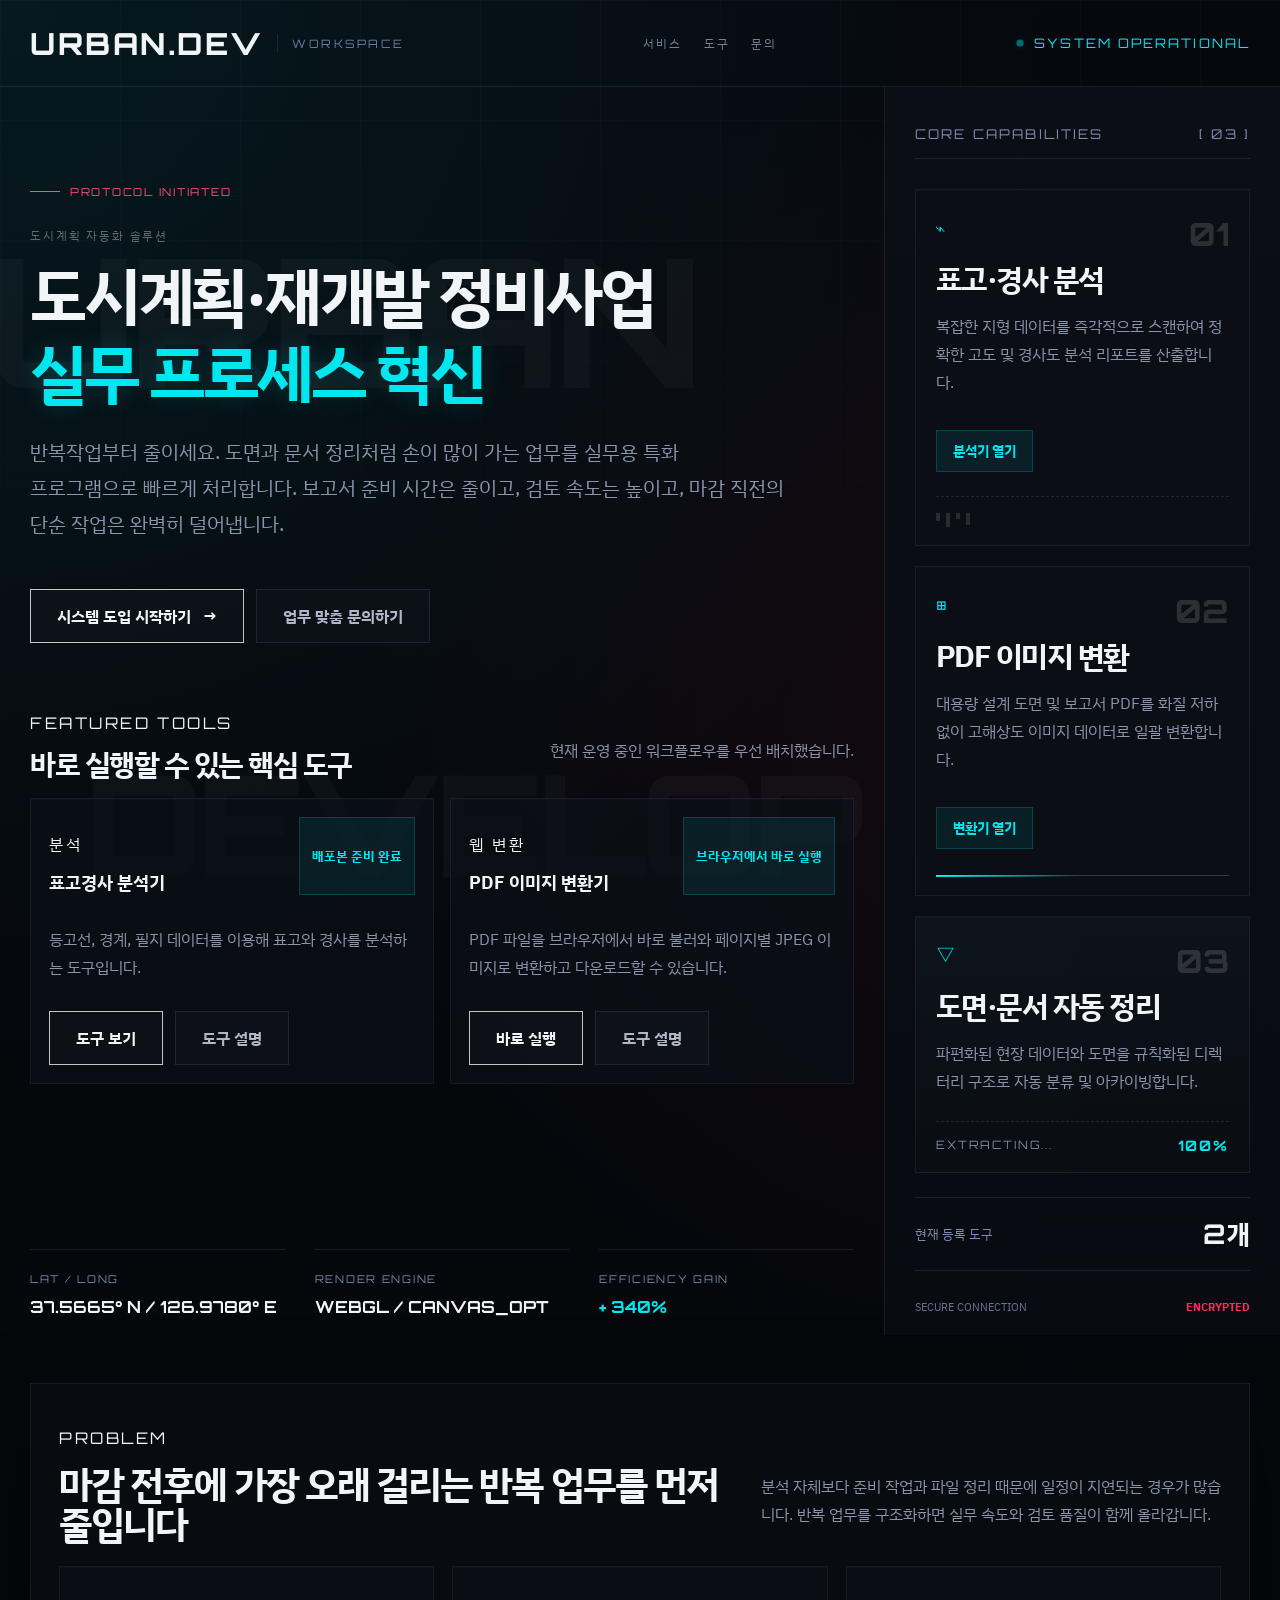
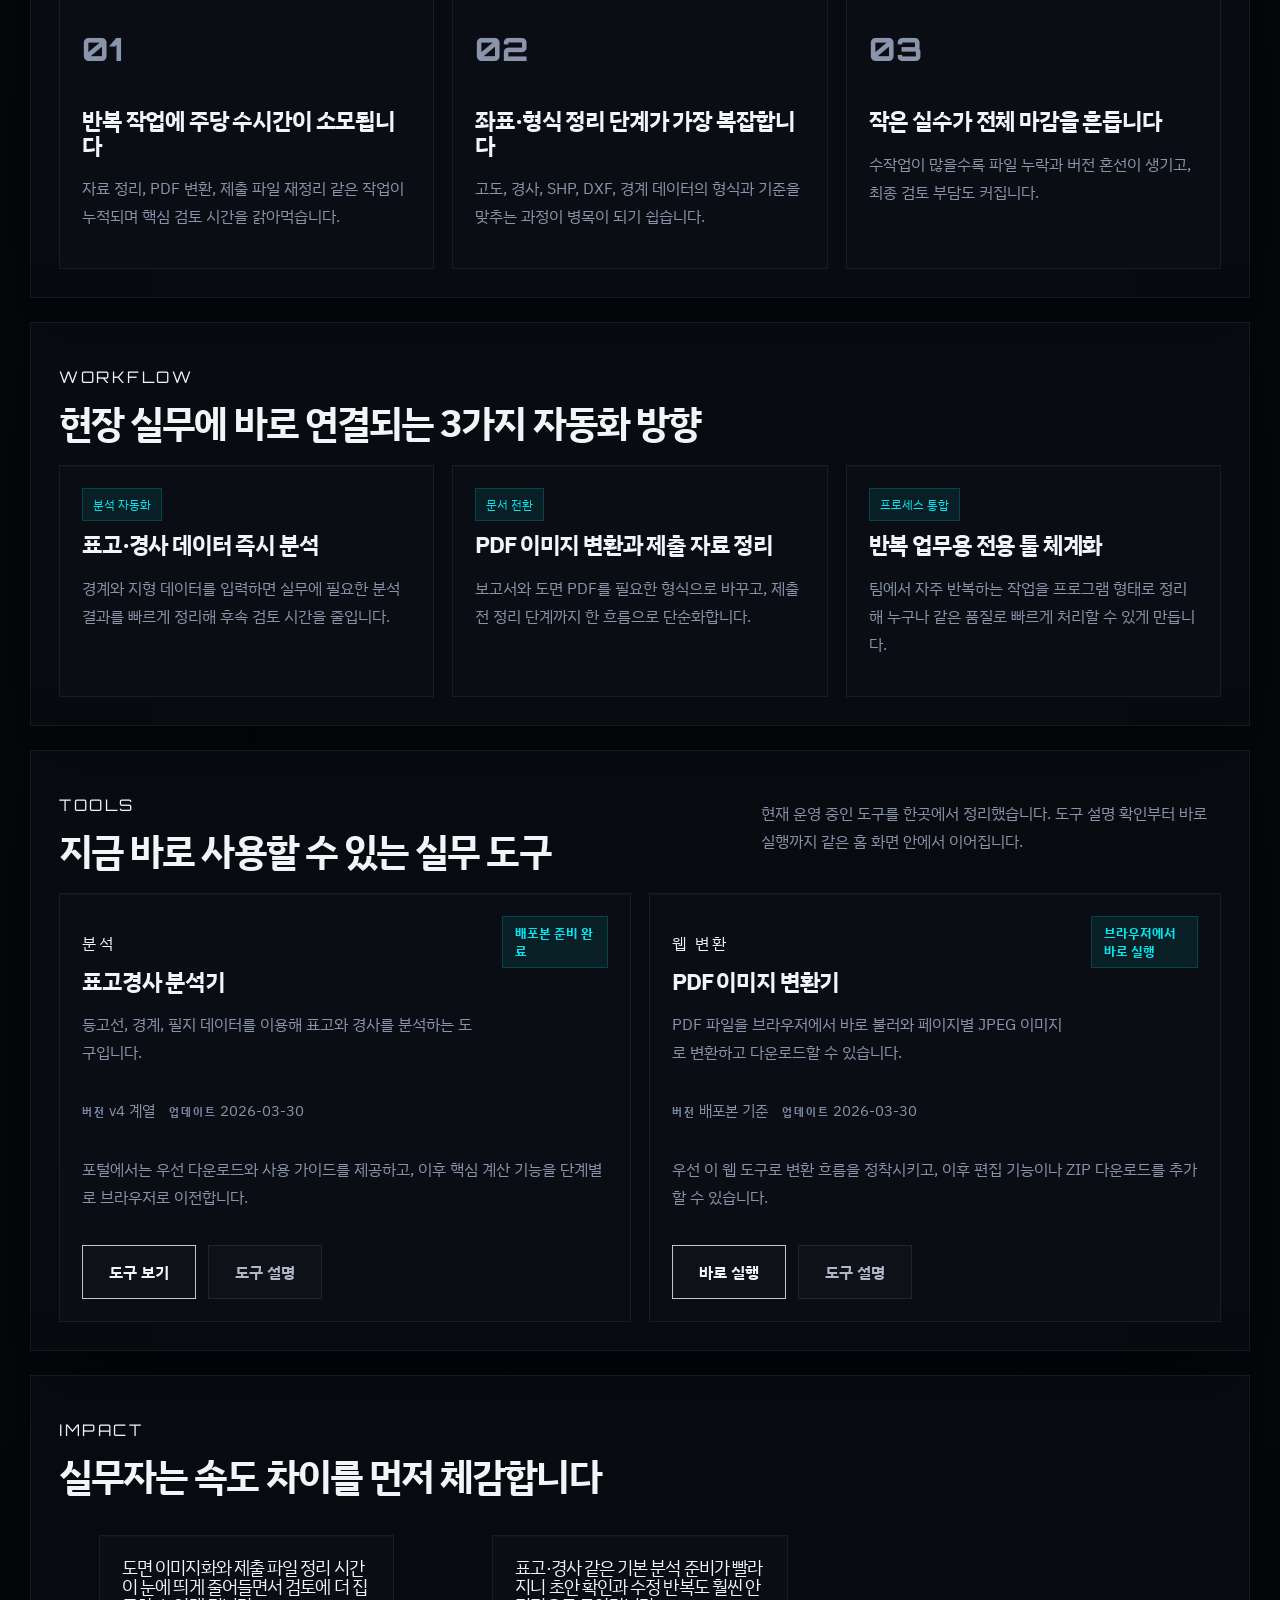
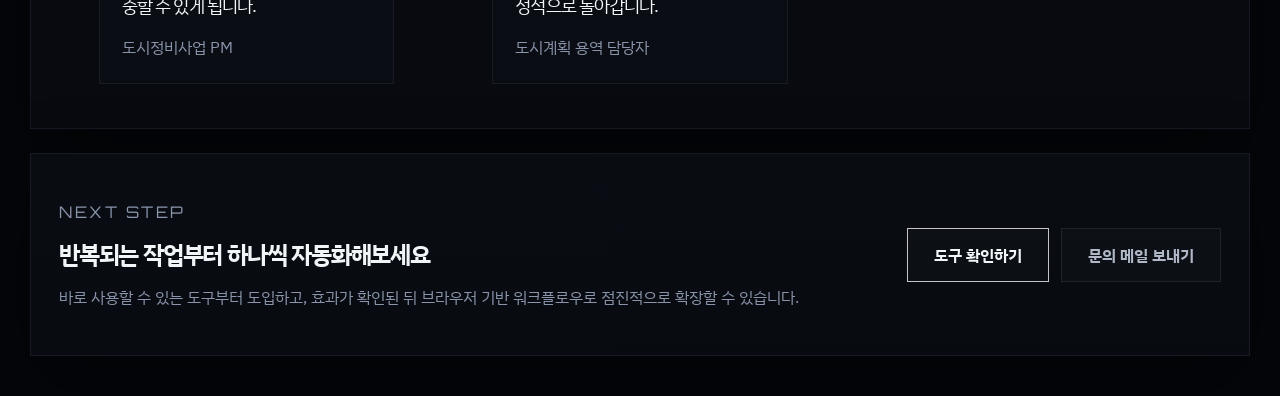
==== commit 04def320: "Add quick links to homepage tool cards" ====
--- a/index.html
+++ b/index.html
@@ -107,6 +107,7 @@
               복잡한 지형 데이터를 즉각적으로 스캔하여 정확한 고도 및 경사도 분석
               리포트를 산출합니다.
             </p>
+            <a class="capability-link" href="./app.html?id=terrain-analyzer">분석기 열기</a>
             <div class="signal-row">
               <span></span>
               <span></span>
@@ -125,6 +126,7 @@
               대용량 설계 도면 및 보고서 PDF를 화질 저하 없이 고해상도 이미지
               데이터로 일괄 변환합니다.
             </p>
+            <a class="capability-link" href="./pdf-tool.html">변환기 열기</a>
             <div class="metric-line"></div>
           </article>
 
--- a/styles.css
+++ b/styles.css
@@ -45,6 +45,10 @@
 a {
   color: inherit;
   text-decoration: none;
+}
+
+button {
+  font: inherit;
 }
 
 .page-shell {
@@ -334,6 +338,61 @@
   background: rgba(255, 255, 255, 0.04);
 }
 
+.button {
+  display: inline-flex;
+  align-items: center;
+  justify-content: center;
+  gap: 10px;
+  min-height: 54px;
+  padding: 0 22px;
+  border: 1px solid transparent;
+  cursor: pointer;
+  font-size: 1rem;
+  font-weight: 700;
+  transition:
+    transform 180ms ease,
+    border-color 180ms ease,
+    box-shadow 180ms ease,
+    background-color 180ms ease,
+    opacity 180ms ease;
+}
+
+.button:hover,
+.button:focus-visible {
+  transform: translateY(-2px);
+}
+
+.button.primary {
+  color: #041015;
+  border-color: rgba(0, 231, 240, 0.4);
+  background: linear-gradient(135deg, #00f0ff 0%, #6efff4 100%);
+  box-shadow: 0 18px 42px rgba(0, 231, 240, 0.2);
+}
+
+.button.primary:hover,
+.button.primary:focus-visible {
+  box-shadow: 0 20px 46px rgba(0, 231, 240, 0.28);
+}
+
+.button.secondary {
+  color: var(--text);
+  border-color: rgba(255, 255, 255, 0.16);
+  background: rgba(255, 255, 255, 0.04);
+}
+
+.button.secondary:hover,
+.button.secondary:focus-visible {
+  border-color: rgba(255, 255, 255, 0.28);
+  background: rgba(255, 255, 255, 0.08);
+}
+
+.button:disabled {
+  cursor: not-allowed;
+  opacity: 0.4;
+  transform: none;
+  box-shadow: none;
+}
+
 .hero-featured {
   margin-top: 54px;
 }
@@ -490,6 +549,26 @@
   font-size: 1.9rem;
 }
 
+.capability-link {
+  display: inline-flex;
+  align-items: center;
+  justify-content: center;
+  min-height: 42px;
+  margin-top: 18px;
+  padding: 0 16px;
+  border: 1px solid rgba(0, 231, 240, 0.18);
+  color: var(--teal);
+  background: rgba(0, 231, 240, 0.08);
+  font-size: 0.9rem;
+  font-weight: 700;
+}
+
+.capability-link:hover,
+.capability-link:focus-visible {
+  border-color: rgba(0, 231, 240, 0.36);
+  background: rgba(0, 231, 240, 0.14);
+}
+
 .signal-row {
   display: flex;
   gap: 6px;
@@ -658,6 +737,246 @@
   background:
     linear-gradient(180deg, rgba(10, 13, 19, 0.95), rgba(8, 11, 17, 0.95)),
     linear-gradient(90deg, rgba(0, 231, 240, 0.08), transparent);
+}
+
+.detail-shell {
+  max-width: 1100px;
+  padding: 24px 0 64px;
+}
+
+.back-link {
+  display: inline-flex;
+  margin-bottom: 18px;
+  color: var(--muted-strong);
+  font-weight: 700;
+}
+
+.detail-card {
+  padding: 30px;
+  border: 1px solid rgba(121, 135, 170, 0.12);
+  background: rgba(10, 13, 19, 0.88);
+  box-shadow: var(--shadow);
+}
+
+.detail-header {
+  display: flex;
+  justify-content: space-between;
+  gap: 24px;
+  align-items: start;
+  margin-bottom: 28px;
+}
+
+.detail-title {
+  margin: 0;
+  font-size: clamp(2.1rem, 4vw, 3.4rem);
+  line-height: 1.05;
+  letter-spacing: -0.05em;
+}
+
+.detail-summary,
+.detail-body,
+.path-box,
+.detail-list {
+  color: var(--muted);
+  line-height: 1.75;
+}
+
+.pdf-tool-grid {
+  display: grid;
+  grid-template-columns: minmax(0, 1.15fr) minmax(260px, 0.85fr);
+  gap: 18px;
+}
+
+.detail-section,
+.detail-side,
+.preview-card {
+  border: 1px solid rgba(121, 135, 170, 0.12);
+  background: rgba(12, 16, 23, 0.72);
+  box-shadow: inset 0 1px 0 rgba(255, 255, 255, 0.02);
+}
+
+.detail-section,
+.detail-side {
+  padding: 24px;
+}
+
+.tool-step-grid {
+  display: grid;
+  grid-template-columns: repeat(3, minmax(0, 1fr));
+  gap: 12px;
+  margin-bottom: 18px;
+}
+
+.tool-step {
+  display: grid;
+  gap: 6px;
+  padding: 14px 16px;
+  border: 1px solid rgba(121, 135, 170, 0.12);
+  background: rgba(12, 16, 23, 0.66);
+}
+
+.tool-step strong {
+  color: var(--teal);
+  font-family: "Orbitron", "IBM Plex Sans KR", sans-serif;
+  font-size: 0.72rem;
+  letter-spacing: 0.12em;
+}
+
+.tool-step span {
+  color: var(--text);
+  font-weight: 700;
+}
+
+.tool-step.active {
+  border-color: rgba(0, 231, 240, 0.28);
+  box-shadow: inset 0 0 0 1px rgba(0, 231, 240, 0.08);
+}
+
+.upload-panel {
+  display: grid;
+  gap: 10px;
+  padding: 28px 24px;
+  border: 1px dashed rgba(0, 231, 240, 0.28);
+  background:
+    linear-gradient(180deg, rgba(11, 15, 22, 0.92), rgba(9, 12, 18, 0.95)),
+    linear-gradient(90deg, rgba(0, 231, 240, 0.08), transparent);
+  cursor: pointer;
+}
+
+.upload-panel.drag-active {
+  border-color: var(--teal);
+  background:
+    linear-gradient(180deg, rgba(10, 17, 23, 0.96), rgba(8, 13, 18, 0.98)),
+    linear-gradient(90deg, rgba(0, 231, 240, 0.12), transparent);
+  box-shadow: 0 18px 36px rgba(0, 231, 240, 0.12);
+}
+
+.upload-panel input {
+  font: inherit;
+}
+
+.upload-panel strong {
+  font-size: 1.2rem;
+}
+
+.upload-panel span {
+  color: var(--muted);
+}
+
+.selected-file-card {
+  display: grid;
+  gap: 6px;
+  margin-top: 16px;
+  padding: 16px 18px;
+  border: 1px solid rgba(121, 135, 170, 0.12);
+  background: rgba(12, 16, 23, 0.7);
+}
+
+.selected-file-label {
+  color: #7f8bb0;
+  font-family: "Orbitron", "IBM Plex Sans KR", sans-serif;
+  font-size: 0.72rem;
+  letter-spacing: 0.12em;
+  text-transform: uppercase;
+}
+
+.selected-file-card strong {
+  font-size: 1rem;
+  word-break: break-all;
+}
+
+.tool-controls {
+  display: grid;
+  grid-template-columns: repeat(2, minmax(0, 1fr));
+  gap: 14px;
+  margin: 18px 0;
+}
+
+.field {
+  display: grid;
+  gap: 8px;
+}
+
+.field-full {
+  grid-column: 1 / -1;
+}
+
+.field span {
+  font-weight: 700;
+}
+
+.field input[type="text"] {
+  min-height: 50px;
+  padding: 0 14px;
+  border: 1px solid rgba(121, 135, 170, 0.14);
+  background: rgba(255, 255, 255, 0.04);
+  color: var(--text);
+  font: inherit;
+}
+
+.field input[type="range"] {
+  width: 100%;
+}
+
+.quality-value {
+  color: var(--teal);
+  font-family: "Orbitron", "IBM Plex Sans KR", sans-serif;
+  font-size: 1rem;
+}
+
+.detail-actions {
+  display: grid;
+  grid-template-columns: minmax(0, 1.2fr) minmax(0, 0.8fr);
+  gap: 14px;
+  margin-top: 22px;
+}
+
+.detail-actions .button {
+  min-height: 62px;
+  font-size: 1.02rem;
+}
+
+#tool-status {
+  margin-top: 18px;
+  padding: 16px 18px;
+  border: 1px solid rgba(121, 135, 170, 0.12);
+  background: rgba(12, 16, 23, 0.64);
+}
+
+.detail-list {
+  margin: 12px 0 0;
+  padding-left: 18px;
+}
+
+.path-box {
+  margin-top: 10px;
+  padding: 14px;
+  background: rgba(255, 255, 255, 0.04);
+  font-family: Consolas, monospace;
+  word-break: break-all;
+}
+
+.preview-block {
+  margin-top: 22px;
+}
+
+.preview-grid {
+  display: grid;
+  grid-template-columns: repeat(auto-fit, minmax(240px, 1fr));
+  gap: 18px;
+}
+
+.preview-card {
+  display: grid;
+  gap: 14px;
+  padding: 18px;
+}
+
+.preview-card-copy h3 {
+  margin: 0;
+  font-size: 1rem;
+  line-height: 1.4;
+  word-break: break-word;
 }
 
 .hero-tool-card,
@@ -741,6 +1060,14 @@
     justify-content: start;
     flex-wrap: wrap;
   }
+
+  .pdf-tool-grid,
+  .detail-header,
+  .detail-actions,
+  .tool-step-grid {
+    grid-template-columns: 1fr;
+    display: grid;
+  }
 }
 
 @media (max-width: 720px) {
@@ -785,6 +1112,10 @@
   .content-block {
     padding: 20px;
   }
+
+  .tool-controls {
+    grid-template-columns: 1fr;
+  }
 }
 
 @media (prefers-reduced-motion: reduce) {
@@ -796,3 +1127,107 @@
     scroll-behavior: auto !important;
   }
 }
+
+.pdf-tool-page {
+  background: #07090d;
+}
+
+.pdf-tool-page::before {
+  display: none;
+}
+
+.pdf-tool-page .page-shell {
+  width: min(980px, calc(100% - 24px));
+}
+
+.pdf-tool-page .ambient {
+  display: none;
+}
+
+.pdf-tool-page .compact-shell {
+  padding-top: 18px;
+}
+
+.pdf-tool-page .compact-card,
+.pdf-tool-page .compact-section,
+.pdf-tool-page .compact-side,
+.pdf-tool-page .compact-preview-block,
+.pdf-tool-page .selected-file-card,
+.pdf-tool-page .preview-card {
+  box-shadow: none;
+  backdrop-filter: none;
+}
+
+.pdf-tool-page .compact-card {
+  padding: 22px;
+  background: #0d1118;
+}
+
+.pdf-tool-page .compact-header {
+  margin-bottom: 18px;
+}
+
+.pdf-tool-page .compact-grid {
+  gap: 14px;
+}
+
+.pdf-tool-page .compact-section,
+.pdf-tool-page .compact-side,
+.pdf-tool-page .compact-preview-block,
+.pdf-tool-page .selected-file-card,
+.pdf-tool-page .preview-card {
+  background: #11161f;
+  border-color: rgba(121, 135, 170, 0.1);
+}
+
+.pdf-tool-page .compact-upload {
+  padding: 22px 20px;
+  background: #101722;
+  transition: border-color 120ms ease, background-color 120ms ease;
+}
+
+.pdf-tool-page .compact-upload:hover,
+.pdf-tool-page .compact-upload:focus-within {
+  background: #121a26;
+  border-color: rgba(0, 231, 240, 0.2);
+  box-shadow: none;
+  transform: none;
+}
+
+.pdf-tool-page .compact-controls {
+  gap: 12px;
+  margin: 16px 0;
+}
+
+.pdf-tool-page .button,
+.pdf-tool-page a,
+.pdf-tool-page .upload-panel,
+.pdf-tool-page .preview-card,
+.pdf-tool-page .selected-file-card {
+  transform: none !important;
+}
+
+.pdf-tool-page .button,
+.pdf-tool-page .upload-panel,
+.pdf-tool-page .preview-card,
+.pdf-tool-page .selected-file-card {
+  transition: border-color 120ms ease, background-color 120ms ease, color 120ms ease;
+}
+
+.pdf-tool-page .tool-step-grid {
+  display: none;
+}
+
+.pdf-tool-page .preview-block {
+  margin-top: 16px;
+}
+
+@media (max-width: 720px) {
+  .pdf-tool-page .page-shell {
+    width: min(100% - 14px, 980px);
+  }
+
+  .pdf-tool-page .compact-card {
+    padding: 16px;
+  }
+}
